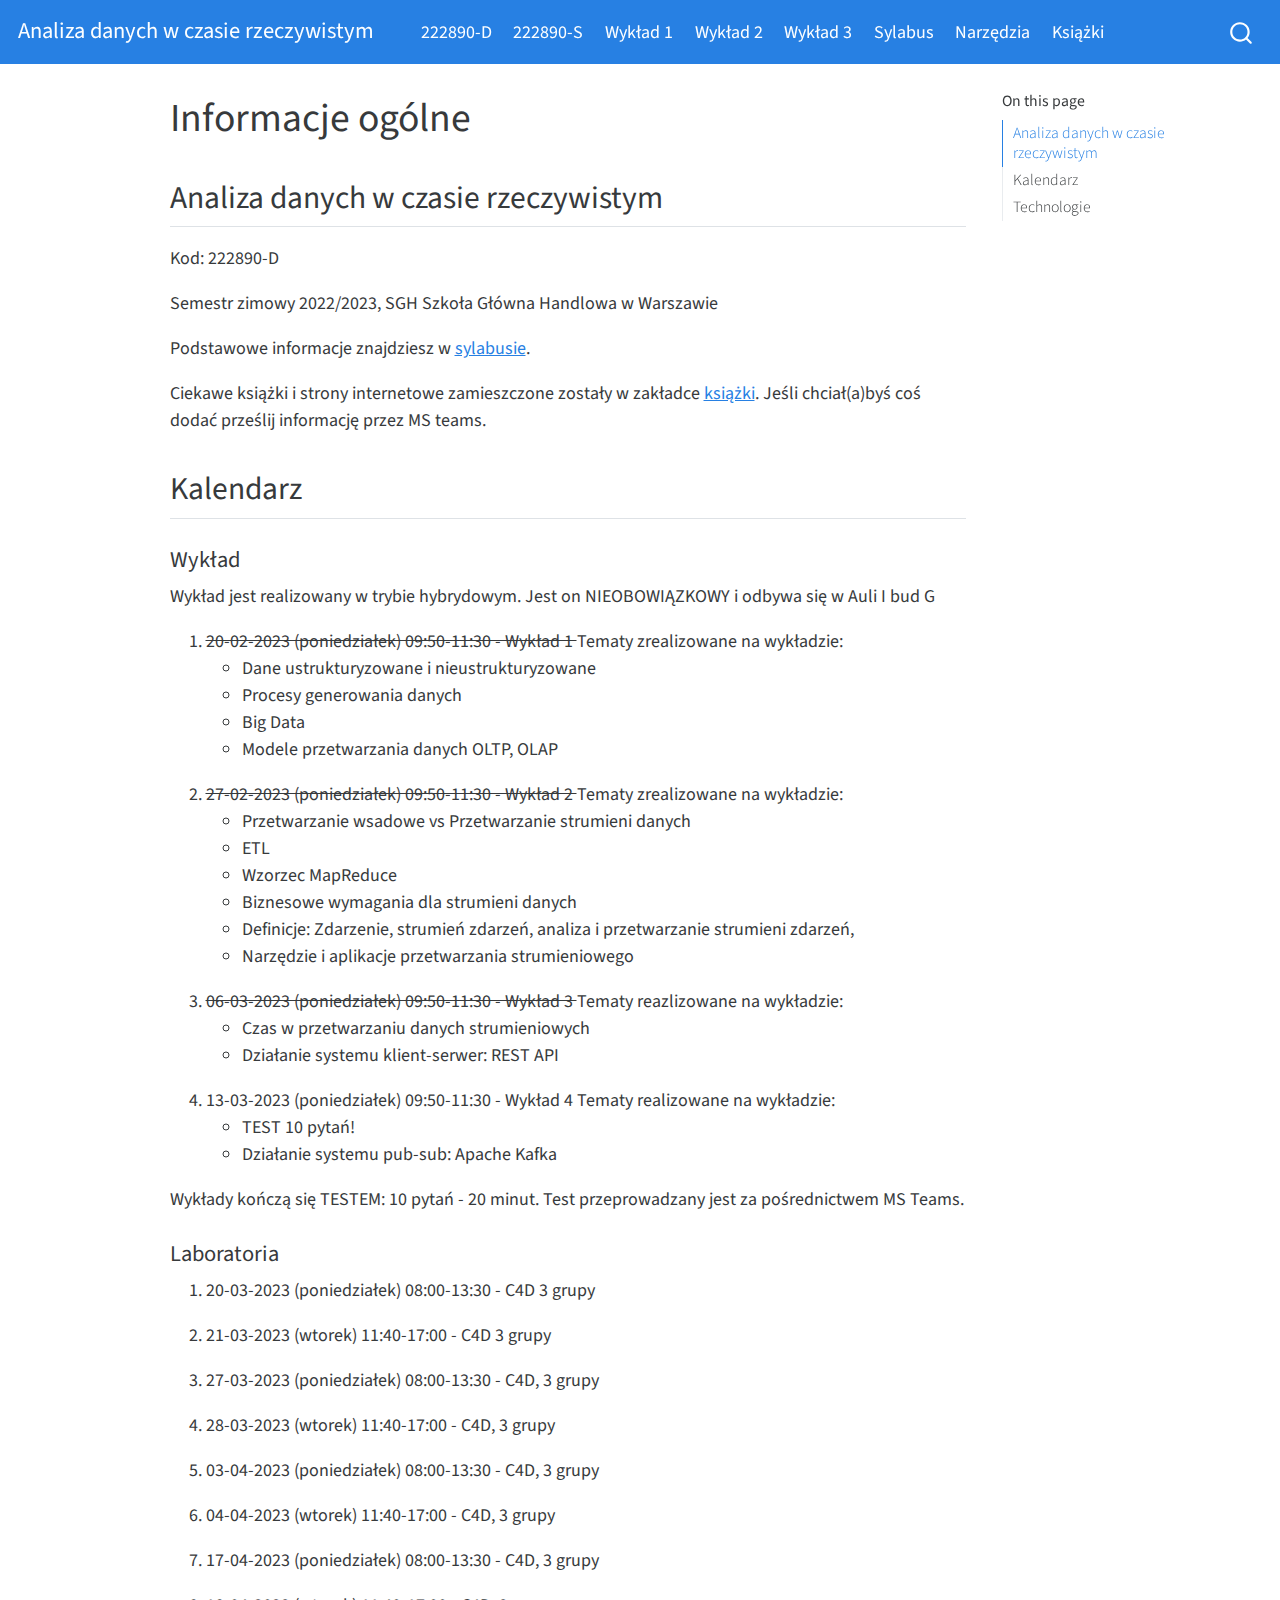
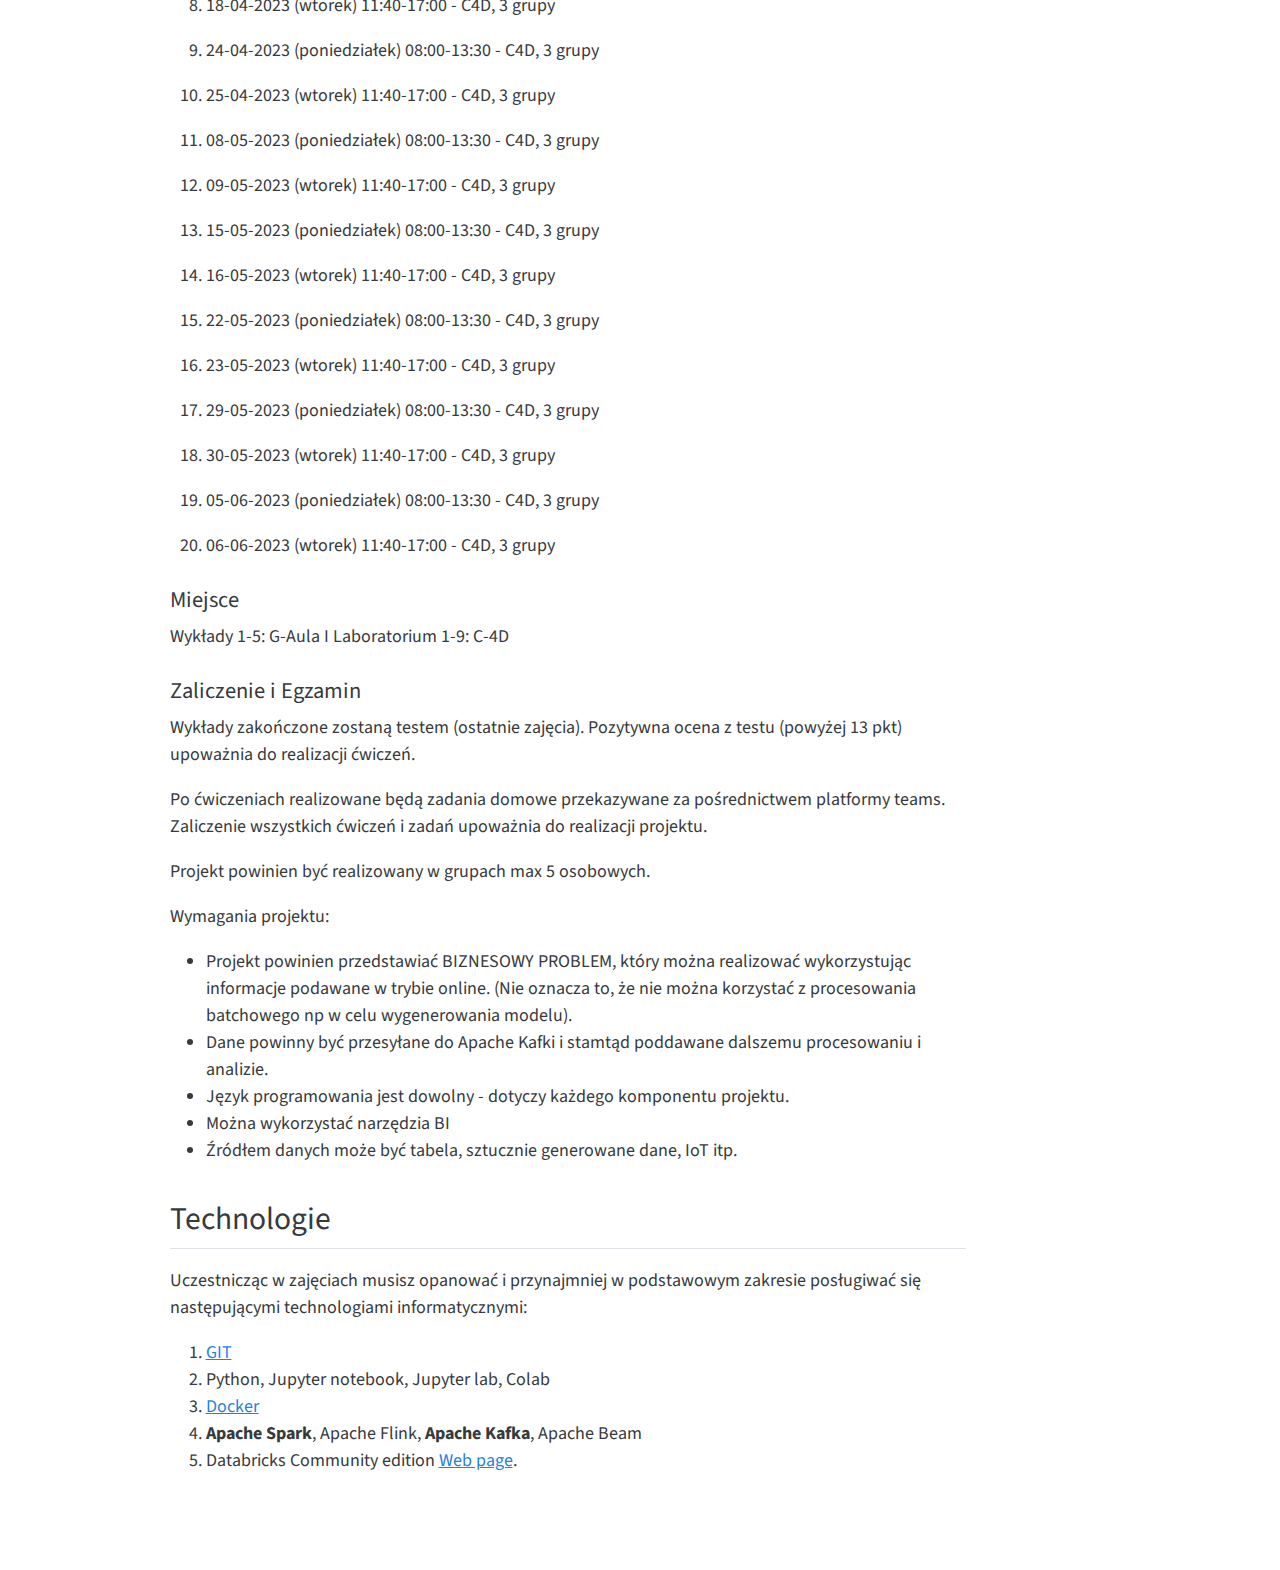
==== docs/index.html @ 9292cfff "lecture3 i 2s" ====
<!DOCTYPE html>
<html xmlns="http://www.w3.org/1999/xhtml" lang="en" xml:lang="en"><head>

<meta charset="utf-8">
<meta name="generator" content="quarto-1.2.335">

<meta name="viewport" content="width=device-width, initial-scale=1.0, user-scalable=yes">


<title>Analiza danych w czasie rzeczywistym - Informacje ogólne</title>
<style>
code{white-space: pre-wrap;}
span.smallcaps{font-variant: small-caps;}
div.columns{display: flex; gap: min(4vw, 1.5em);}
div.column{flex: auto; overflow-x: auto;}
div.hanging-indent{margin-left: 1.5em; text-indent: -1.5em;}
ul.task-list{list-style: none;}
ul.task-list li input[type="checkbox"] {
  width: 0.8em;
  margin: 0 0.8em 0.2em -1.6em;
  vertical-align: middle;
}
</style>


<script src="site_libs/quarto-nav/quarto-nav.js"></script>
<script src="site_libs/quarto-nav/headroom.min.js"></script>
<script src="site_libs/clipboard/clipboard.min.js"></script>
<script src="site_libs/quarto-search/autocomplete.umd.js"></script>
<script src="site_libs/quarto-search/fuse.min.js"></script>
<script src="site_libs/quarto-search/quarto-search.js"></script>
<meta name="quarto:offset" content="./">
<script src="site_libs/quarto-html/quarto.js"></script>
<script src="site_libs/quarto-html/popper.min.js"></script>
<script src="site_libs/quarto-html/tippy.umd.min.js"></script>
<script src="site_libs/quarto-html/anchor.min.js"></script>
<link href="site_libs/quarto-html/tippy.css" rel="stylesheet">
<link href="site_libs/quarto-html/quarto-syntax-highlighting.css" rel="stylesheet" id="quarto-text-highlighting-styles">
<script src="site_libs/bootstrap/bootstrap.min.js"></script>
<link href="site_libs/bootstrap/bootstrap-icons.css" rel="stylesheet">
<link href="site_libs/bootstrap/bootstrap.min.css" rel="stylesheet" id="quarto-bootstrap" data-mode="light">
<script id="quarto-search-options" type="application/json">{
  "location": "navbar",
  "copy-button": false,
  "collapse-after": 3,
  "panel-placement": "end",
  "type": "overlay",
  "limit": 20,
  "language": {
    "search-no-results-text": "No results",
    "search-matching-documents-text": "matching documents",
    "search-copy-link-title": "Copy link to search",
    "search-hide-matches-text": "Hide additional matches",
    "search-more-match-text": "more match in this document",
    "search-more-matches-text": "more matches in this document",
    "search-clear-button-title": "Clear",
    "search-detached-cancel-button-title": "Cancel",
    "search-submit-button-title": "Submit"
  }
}</script>


<link rel="stylesheet" href="style.css">
</head>

<body class="nav-fixed">

<div id="quarto-search-results"></div>
  <header id="quarto-header" class="headroom fixed-top">
    <nav class="navbar navbar-expand-lg navbar-dark ">
      <div class="navbar-container container-fluid">
      <div class="navbar-brand-container">
    <a class="navbar-brand" href="./index.html">
    <span class="navbar-title">Analiza danych w czasie rzeczywistym</span>
    </a>
  </div>
          <button class="navbar-toggler" type="button" data-bs-toggle="collapse" data-bs-target="#navbarCollapse" aria-controls="navbarCollapse" aria-expanded="false" aria-label="Toggle navigation" onclick="if (window.quartoToggleHeadroom) { window.quartoToggleHeadroom(); }">
  <span class="navbar-toggler-icon"></span>
</button>
          <div class="collapse navbar-collapse" id="navbarCollapse">
            <ul class="navbar-nav navbar-nav-scroll me-auto">
  <li class="nav-item">
    <a class="nav-link active" href="./index.html" aria-current="page">
 <span class="menu-text">222890-D</span></a>
  </li>  
  <li class="nav-item">
    <a class="nav-link" href="./indexS.html">
 <span class="menu-text">222890-S</span></a>
  </li>  
  <li class="nav-item">
    <a class="nav-link" href="./wyklad1.html">
 <span class="menu-text">Wykład 1</span></a>
  </li>  
  <li class="nav-item">
    <a class="nav-link" href="./wyklad2.html">
 <span class="menu-text">Wykład 2</span></a>
  </li>  
  <li class="nav-item">
    <a class="nav-link" href="./wyklad3.html">
 <span class="menu-text">Wykład 3</span></a>
  </li>  
  <li class="nav-item">
    <a class="nav-link" href="./sylabus.html">
 <span class="menu-text">Sylabus</span></a>
  </li>  
  <li class="nav-item">
    <a class="nav-link" href="./info.html">
 <span class="menu-text">Narzędzia</span></a>
  </li>  
  <li class="nav-item">
    <a class="nav-link" href="./ksiazki.html">
 <span class="menu-text">Książki</span></a>
  </li>  
</ul>
              <div id="quarto-search" class="" title="Search"></div>
          </div> <!-- /navcollapse -->
      </div> <!-- /container-fluid -->
    </nav>
</header>
<!-- content -->
<div id="quarto-content" class="quarto-container page-columns page-rows-contents page-layout-article page-navbar">
<!-- sidebar -->
<!-- margin-sidebar -->
    <div id="quarto-margin-sidebar" class="sidebar margin-sidebar">
        <nav id="TOC" role="doc-toc" class="toc-active">
    <h2 id="toc-title">On this page</h2>
   
  <ul>
  <li><a href="#analiza-danych-w-czasie-rzeczywistym" id="toc-analiza-danych-w-czasie-rzeczywistym" class="nav-link active" data-scroll-target="#analiza-danych-w-czasie-rzeczywistym">Analiza danych w czasie rzeczywistym</a></li>
  <li><a href="#kalendarz" id="toc-kalendarz" class="nav-link" data-scroll-target="#kalendarz">Kalendarz</a></li>
  <li><a href="#technologie" id="toc-technologie" class="nav-link" data-scroll-target="#technologie">Technologie</a></li>
  </ul>
</nav>
    </div>
<!-- main -->
<main class="content" id="quarto-document-content">

<header id="title-block-header" class="quarto-title-block default">
<div class="quarto-title">
<h1 class="title">Informacje ogólne</h1>
</div>



<div class="quarto-title-meta">

    
  
    
  </div>
  

</header>

<section id="analiza-danych-w-czasie-rzeczywistym" class="level2">
<h2 class="anchored" data-anchor-id="analiza-danych-w-czasie-rzeczywistym">Analiza danych w czasie rzeczywistym</h2>
<p>Kod: 222890-D</p>
<p>Semestr zimowy 2022/2023, SGH Szkoła Główna Handlowa w Warszawie</p>
<p>Podstawowe informacje znajdziesz w <a href="./RTA_2023/sylabus">sylabusie</a>.</p>
<p>Ciekawe książki i strony internetowe zamieszczone zostały w zakładce <a href="./RTA_2023/ksiazki">książki</a>. Jeśli chciał(a)byś coś dodać prześlij informację przez MS teams.</p>
</section>
<section id="kalendarz" class="level2">
<h2 class="anchored" data-anchor-id="kalendarz">Kalendarz</h2>
<section id="wykład" class="level4">
<h4 class="anchored" data-anchor-id="wykład">Wykład</h4>
<p>Wykład jest realizowany w trybie hybrydowym. Jest on NIEOBOWIĄZKOWY i odbywa się w Auli I bud G</p>
<ol type="1">
<li><del>
20-02-2023 (poniedziałek) 09:50-11:30 - Wykład 1
</del>
Tematy zrealizowane na wykładzie:
<ul>
<li>Dane ustrukturyzowane i nieustrukturyzowane</li>
<li>Procesy generowania danych</li>
<li>Big Data</li>
<li>Modele przetwarzania danych OLTP, OLAP</li>
</ul></li>
<li><del>
27-02-2023 (poniedziałek) 09:50-11:30 - Wykład 2
</del>
Tematy zrealizowane na wykładzie:
<ul>
<li>Przetwarzanie wsadowe vs Przetwarzanie strumieni danych</li>
<li>ETL</li>
<li>Wzorzec MapReduce</li>
<li>Biznesowe wymagania dla strumieni danych</li>
<li>Definicje: Zdarzenie, strumień zdarzeń, analiza i przetwarzanie strumieni zdarzeń,</li>
<li>Narzędzie i aplikacje przetwarzania strumieniowego</li>
</ul></li>
<li><del>
06-03-2023 (poniedziałek) 09:50-11:30 - Wykład 3
</del>
Tematy reazlizowane na wykładzie:
<ul>
<li>Czas w przetwarzaniu danych strumieniowych<br>
</li>
<li>Działanie systemu klient-serwer: REST API</li>
</ul></li>
<li>13-03-2023 (poniedziałek) 09:50-11:30 - Wykład 4 Tematy realizowane na wykładzie:
<ul>
<li>TEST 10 pytań!</li>
<li>Działanie systemu pub-sub: Apache Kafka</li>
</ul></li>
</ol>
<p>Wykłady kończą się TESTEM: 10 pytań - 20 minut. Test przeprowadzany jest za pośrednictwem MS Teams.</p>
</section>
<section id="laboratoria" class="level4">
<h4 class="anchored" data-anchor-id="laboratoria">Laboratoria</h4>
<ol type="1">
<li><p>20-03-2023 (poniedziałek) 08:00-13:30 - C4D 3 grupy</p></li>
<li><p>21-03-2023 (wtorek) 11:40-17:00 - C4D 3 grupy</p></li>
<li><p>27-03-2023 (poniedziałek) 08:00-13:30 - C4D, 3 grupy</p></li>
<li><p>28-03-2023 (wtorek) 11:40-17:00 - C4D, 3 grupy</p></li>
<li><p>03-04-2023 (poniedziałek) 08:00-13:30 - C4D, 3 grupy</p></li>
<li><p>04-04-2023 (wtorek) 11:40-17:00 - C4D, 3 grupy</p></li>
<li><p>17-04-2023 (poniedziałek) 08:00-13:30 - C4D, 3 grupy</p></li>
<li><p>18-04-2023 (wtorek) 11:40-17:00 - C4D, 3 grupy</p></li>
<li><p>24-04-2023 (poniedziałek) 08:00-13:30 - C4D, 3 grupy</p></li>
<li><p>25-04-2023 (wtorek) 11:40-17:00 - C4D, 3 grupy</p></li>
<li><p>08-05-2023 (poniedziałek) 08:00-13:30 - C4D, 3 grupy</p></li>
<li><p>09-05-2023 (wtorek) 11:40-17:00 - C4D, 3 grupy</p></li>
<li><p>15-05-2023 (poniedziałek) 08:00-13:30 - C4D, 3 grupy</p></li>
<li><p>16-05-2023 (wtorek) 11:40-17:00 - C4D, 3 grupy</p></li>
<li><p>22-05-2023 (poniedziałek) 08:00-13:30 - C4D, 3 grupy</p></li>
<li><p>23-05-2023 (wtorek) 11:40-17:00 - C4D, 3 grupy</p></li>
<li><p>29-05-2023 (poniedziałek) 08:00-13:30 - C4D, 3 grupy</p></li>
<li><p>30-05-2023 (wtorek) 11:40-17:00 - C4D, 3 grupy</p></li>
<li><p>05-06-2023 (poniedziałek) 08:00-13:30 - C4D, 3 grupy</p></li>
<li><p>06-06-2023 (wtorek) 11:40-17:00 - C4D, 3 grupy</p></li>
</ol>
</section>
<section id="miejsce" class="level4">
<h4 class="anchored" data-anchor-id="miejsce">Miejsce</h4>
<p>Wykłady 1-5: G-Aula I Laboratorium 1-9: C-4D</p>
</section>
<section id="zaliczenie-i-egzamin" class="level4">
<h4 class="anchored" data-anchor-id="zaliczenie-i-egzamin">Zaliczenie i Egzamin</h4>
<p>Wykłady zakończone zostaną testem (ostatnie zajęcia). Pozytywna ocena z testu (powyżej 13 pkt) upoważnia do realizacji ćwiczeń.</p>
<p>Po ćwiczeniach realizowane będą zadania domowe przekazywane za pośrednictwem platformy teams.<br>
Zaliczenie wszystkich ćwiczeń i zadań upoważnia do realizacji projektu.</p>
<p>Projekt powinien być realizowany w grupach max 5 osobowych.</p>
<p>Wymagania projektu:</p>
<ul>
<li>Projekt powinien przedstawiać BIZNESOWY PROBLEM, który można realizować wykorzystując informacje podawane w trybie online. (Nie oznacza to, że nie można korzystać z procesowania batchowego np w celu wygenerowania modelu).</li>
<li>Dane powinny być przesyłane do Apache Kafki i stamtąd poddawane dalszemu procesowaniu i analizie.</li>
<li>Język programowania jest dowolny - dotyczy każdego komponentu projektu.</li>
<li>Można wykorzystać narzędzia BI</li>
<li>Źródłem danych może być tabela, sztucznie generowane dane, IoT itp.</li>
</ul>
</section>
</section>
<section id="technologie" class="level2">
<h2 class="anchored" data-anchor-id="technologie">Technologie</h2>
<p>Uczestnicząc w zajęciach musisz opanować i przynajmniej w podstawowym zakresie posługiwać się następującymi technologiami informatycznymi:</p>
<ol type="1">
<li><a href="https://sebkaz-teaching.github.io/RTA_2023/info/">GIT</a></li>
<li>Python, Jupyter notebook, Jupyter lab, Colab</li>
<li><a href="https://sebkaz-teaching.github.io/RTA_2023/info/">Docker</a></li>
<li><strong>Apache Spark</strong>, Apache Flink, <strong>Apache Kafka</strong>, Apache Beam</li>
<li>Databricks Community edition <a href="https://community.cloud.databricks.com/login.html">Web page</a>.</li>
</ol>


</section>

</main> <!-- /main -->
<script id="quarto-html-after-body" type="application/javascript">
window.document.addEventListener("DOMContentLoaded", function (event) {
  const toggleBodyColorMode = (bsSheetEl) => {
    const mode = bsSheetEl.getAttribute("data-mode");
    const bodyEl = window.document.querySelector("body");
    if (mode === "dark") {
      bodyEl.classList.add("quarto-dark");
      bodyEl.classList.remove("quarto-light");
    } else {
      bodyEl.classList.add("quarto-light");
      bodyEl.classList.remove("quarto-dark");
    }
  }
  const toggleBodyColorPrimary = () => {
    const bsSheetEl = window.document.querySelector("link#quarto-bootstrap");
    if (bsSheetEl) {
      toggleBodyColorMode(bsSheetEl);
    }
  }
  toggleBodyColorPrimary();  
  const icon = "";
  const anchorJS = new window.AnchorJS();
  anchorJS.options = {
    placement: 'right',
    icon: icon
  };
  anchorJS.add('.anchored');
  const clipboard = new window.ClipboardJS('.code-copy-button', {
    target: function(trigger) {
      return trigger.previousElementSibling;
    }
  });
  clipboard.on('success', function(e) {
    // button target
    const button = e.trigger;
    // don't keep focus
    button.blur();
    // flash "checked"
    button.classList.add('code-copy-button-checked');
    var currentTitle = button.getAttribute("title");
    button.setAttribute("title", "Copied!");
    let tooltip;
    if (window.bootstrap) {
      button.setAttribute("data-bs-toggle", "tooltip");
      button.setAttribute("data-bs-placement", "left");
      button.setAttribute("data-bs-title", "Copied!");
      tooltip = new bootstrap.Tooltip(button, 
        { trigger: "manual", 
          customClass: "code-copy-button-tooltip",
          offset: [0, -8]});
      tooltip.show();    
    }
    setTimeout(function() {
      if (tooltip) {
        tooltip.hide();
        button.removeAttribute("data-bs-title");
        button.removeAttribute("data-bs-toggle");
        button.removeAttribute("data-bs-placement");
      }
      button.setAttribute("title", currentTitle);
      button.classList.remove('code-copy-button-checked');
    }, 1000);
    // clear code selection
    e.clearSelection();
  });
  function tippyHover(el, contentFn) {
    const config = {
      allowHTML: true,
      content: contentFn,
      maxWidth: 500,
      delay: 100,
      arrow: false,
      appendTo: function(el) {
          return el.parentElement;
      },
      interactive: true,
      interactiveBorder: 10,
      theme: 'quarto',
      placement: 'bottom-start'
    };
    window.tippy(el, config); 
  }
  const noterefs = window.document.querySelectorAll('a[role="doc-noteref"]');
  for (var i=0; i<noterefs.length; i++) {
    const ref = noterefs[i];
    tippyHover(ref, function() {
      // use id or data attribute instead here
      let href = ref.getAttribute('data-footnote-href') || ref.getAttribute('href');
      try { href = new URL(href).hash; } catch {}
      const id = href.replace(/^#\/?/, "");
      const note = window.document.getElementById(id);
      return note.innerHTML;
    });
  }
  const findCites = (el) => {
    const parentEl = el.parentElement;
    if (parentEl) {
      const cites = parentEl.dataset.cites;
      if (cites) {
        return {
          el,
          cites: cites.split(' ')
        };
      } else {
        return findCites(el.parentElement)
      }
    } else {
      return undefined;
    }
  };
  var bibliorefs = window.document.querySelectorAll('a[role="doc-biblioref"]');
  for (var i=0; i<bibliorefs.length; i++) {
    const ref = bibliorefs[i];
    const citeInfo = findCites(ref);
    if (citeInfo) {
      tippyHover(citeInfo.el, function() {
        var popup = window.document.createElement('div');
        citeInfo.cites.forEach(function(cite) {
          var citeDiv = window.document.createElement('div');
          citeDiv.classList.add('hanging-indent');
          citeDiv.classList.add('csl-entry');
          var biblioDiv = window.document.getElementById('ref-' + cite);
          if (biblioDiv) {
            citeDiv.innerHTML = biblioDiv.innerHTML;
          }
          popup.appendChild(citeDiv);
        });
        return popup.innerHTML;
      });
    }
  }
});
</script>
</div> <!-- /content -->



</body></html>
---- docs/site_libs/quarto-html/tippy.css ----
.tippy-box[data-animation=fade][data-state=hidden]{opacity:0}[data-tippy-root]{max-width:calc(100vw - 10px)}.tippy-box{position:relative;background-color:#333;color:#fff;border-radius:4px;font-size:14px;line-height:1.4;white-space:normal;outline:0;transition-property:transform,visibility,opacity}.tippy-box[data-placement^=top]>.tippy-arrow{bottom:0}.tippy-box[data-placement^=top]>.tippy-arrow:before{bottom:-7px;left:0;border-width:8px 8px 0;border-top-color:initial;transform-origin:center top}.tippy-box[data-placement^=bottom]>.tippy-arrow{top:0}.tippy-box[data-placement^=bottom]>.tippy-arrow:before{top:-7px;left:0;border-width:0 8px 8px;border-bottom-color:initial;transform-origin:center bottom}.tippy-box[data-placement^=left]>.tippy-arrow{right:0}.tippy-box[data-placement^=left]>.tippy-arrow:before{border-width:8px 0 8px 8px;border-left-color:initial;right:-7px;transform-origin:center left}.tippy-box[data-placement^=right]>.tippy-arrow{left:0}.tippy-box[data-placement^=right]>.tippy-arrow:before{left:-7px;border-width:8px 8px 8px 0;border-right-color:initial;transform-origin:center right}.tippy-box[data-inertia][data-state=visible]{transition-timing-function:cubic-bezier(.54,1.5,.38,1.11)}.tippy-arrow{width:16px;height:16px;color:#333}.tippy-arrow:before{content:"";position:absolute;border-color:transparent;border-style:solid}.tippy-content{position:relative;padding:5px 9px;z-index:1}
---- docs/site_libs/quarto-html/quarto-syntax-highlighting.css ----
/* quarto syntax highlight colors */
:root {
  --quarto-hl-ot-color: #003B4F;
  --quarto-hl-at-color: #657422;
  --quarto-hl-ss-color: #20794D;
  --quarto-hl-an-color: #5E5E5E;
  --quarto-hl-fu-color: #4758AB;
  --quarto-hl-st-color: #20794D;
  --quarto-hl-cf-color: #003B4F;
  --quarto-hl-op-color: #5E5E5E;
  --quarto-hl-er-color: #AD0000;
  --quarto-hl-bn-color: #AD0000;
  --quarto-hl-al-color: #AD0000;
  --quarto-hl-va-color: #111111;
  --quarto-hl-bu-color: inherit;
  --quarto-hl-ex-color: inherit;
  --quarto-hl-pp-color: #AD0000;
  --quarto-hl-in-color: #5E5E5E;
  --quarto-hl-vs-color: #20794D;
  --quarto-hl-wa-color: #5E5E5E;
  --quarto-hl-do-color: #5E5E5E;
  --quarto-hl-im-color: #00769E;
  --quarto-hl-ch-color: #20794D;
  --quarto-hl-dt-color: #AD0000;
  --quarto-hl-fl-color: #AD0000;
  --quarto-hl-co-color: #5E5E5E;
  --quarto-hl-cv-color: #5E5E5E;
  --quarto-hl-cn-color: #8f5902;
  --quarto-hl-sc-color: #5E5E5E;
  --quarto-hl-dv-color: #AD0000;
  --quarto-hl-kw-color: #003B4F;
}

/* other quarto variables */
:root {
  --quarto-font-monospace: SFMono-Regular, Menlo, Monaco, Consolas, "Liberation Mono", "Courier New", monospace;
}

pre > code.sourceCode > span {
  color: #003B4F;
}

code span {
  color: #003B4F;
}

code.sourceCode > span {
  color: #003B4F;
}

div.sourceCode,
div.sourceCode pre.sourceCode {
  color: #003B4F;
}

code span.ot {
  color: #003B4F;
}

code span.at {
  color: #657422;
}

code span.ss {
  color: #20794D;
}

code span.an {
  color: #5E5E5E;
}

code span.fu {
  color: #4758AB;
}

code span.st {
  color: #20794D;
}

code span.cf {
  color: #003B4F;
}

code span.op {
  color: #5E5E5E;
}

code span.er {
  color: #AD0000;
}

code span.bn {
  color: #AD0000;
}

code span.al {
  color: #AD0000;
}

code span.va {
  color: #111111;
}

code span.pp {
  color: #AD0000;
}

code span.in {
  color: #5E5E5E;
}

code span.vs {
  color: #20794D;
}

code span.wa {
  color: #5E5E5E;
  font-style: italic;
}

code span.do {
  color: #5E5E5E;
  font-style: italic;
}

code span.im {
  color: #00769E;
}

code span.ch {
  color: #20794D;
}

code span.dt {
  color: #AD0000;
}

code span.fl {
  color: #AD0000;
}

code span.co {
  color: #5E5E5E;
}

code span.cv {
  color: #5E5E5E;
  font-style: italic;
}

code span.cn {
  color: #8f5902;
}

code span.sc {
  color: #5E5E5E;
}

code span.dv {
  color: #AD0000;
}

code span.kw {
  color: #003B4F;
}

.prevent-inlining {
  content: "</";
}

/*# sourceMappingURL=debc5d5d77c3f9108843748ff7464032.css.map */
---- docs/style.css ----
.center{
    margin: 0!important;
    max-width: 60%;
    max-height: 60%;
  }
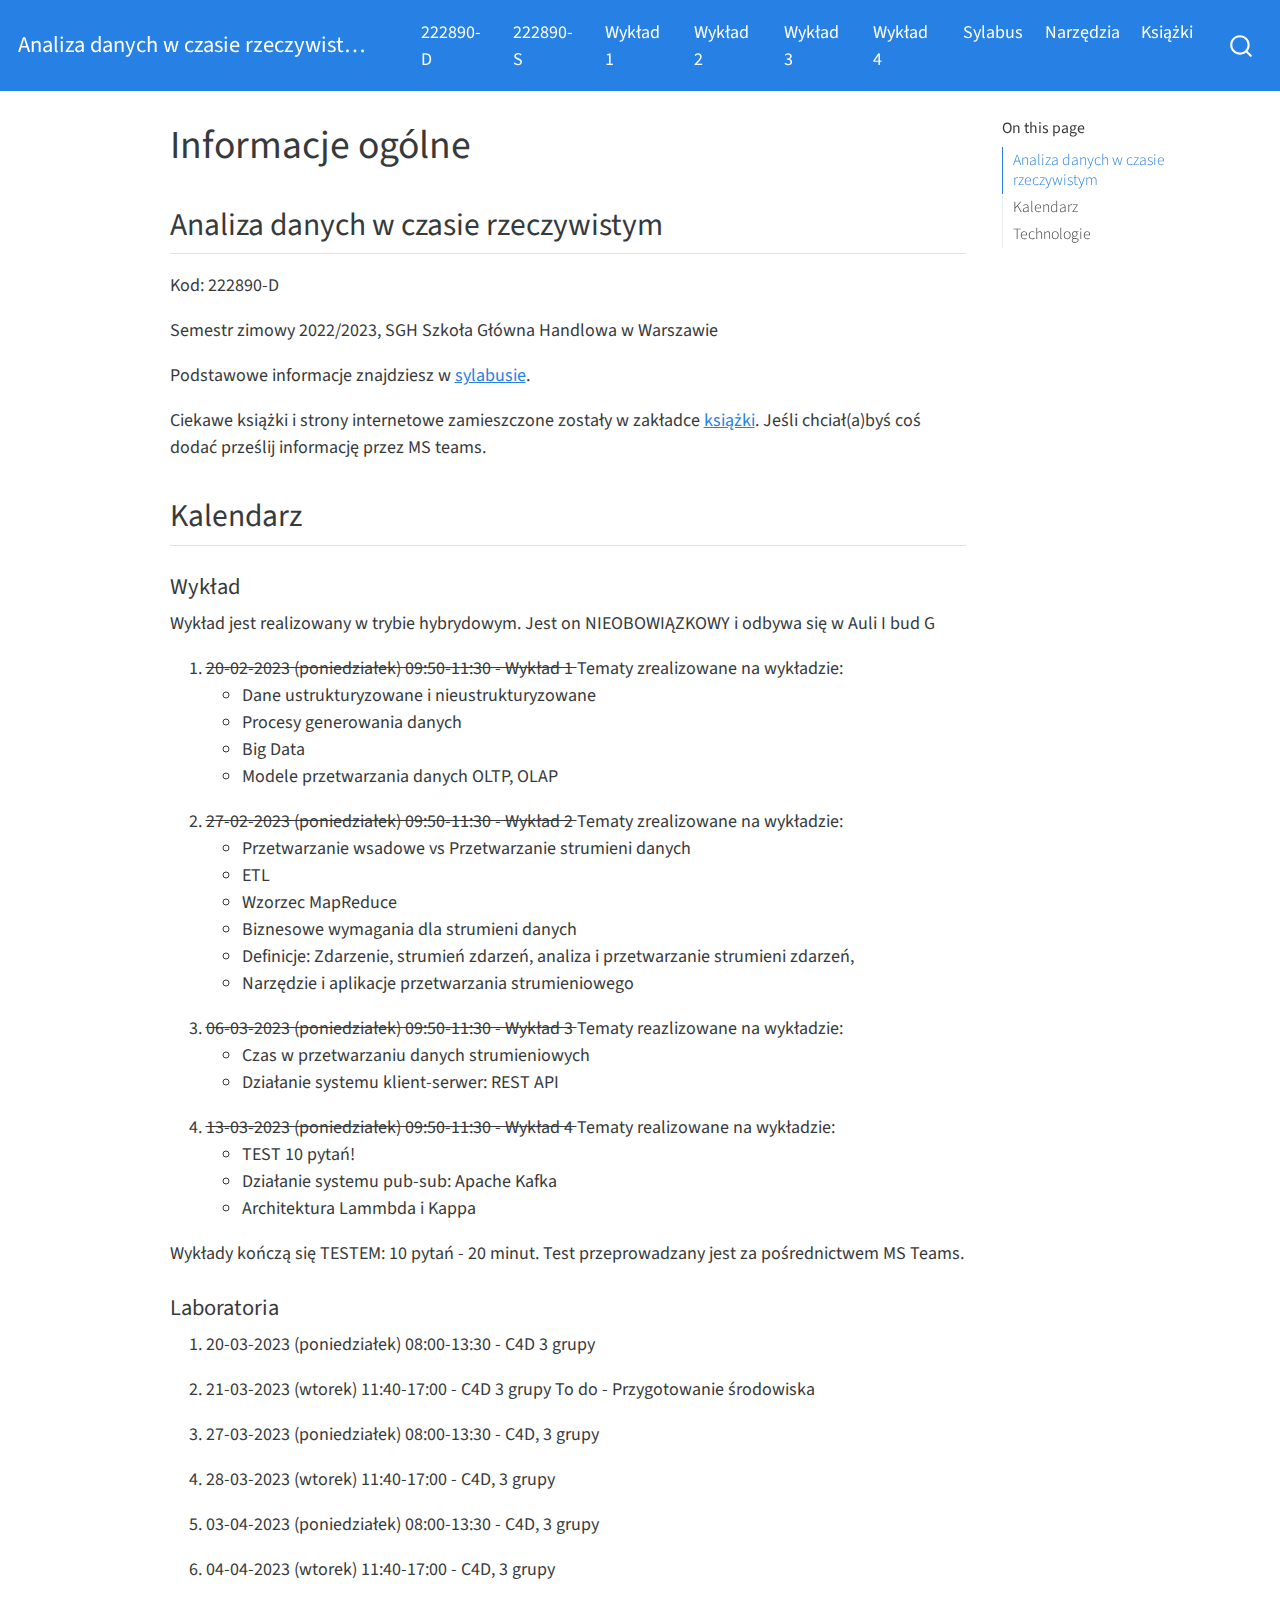
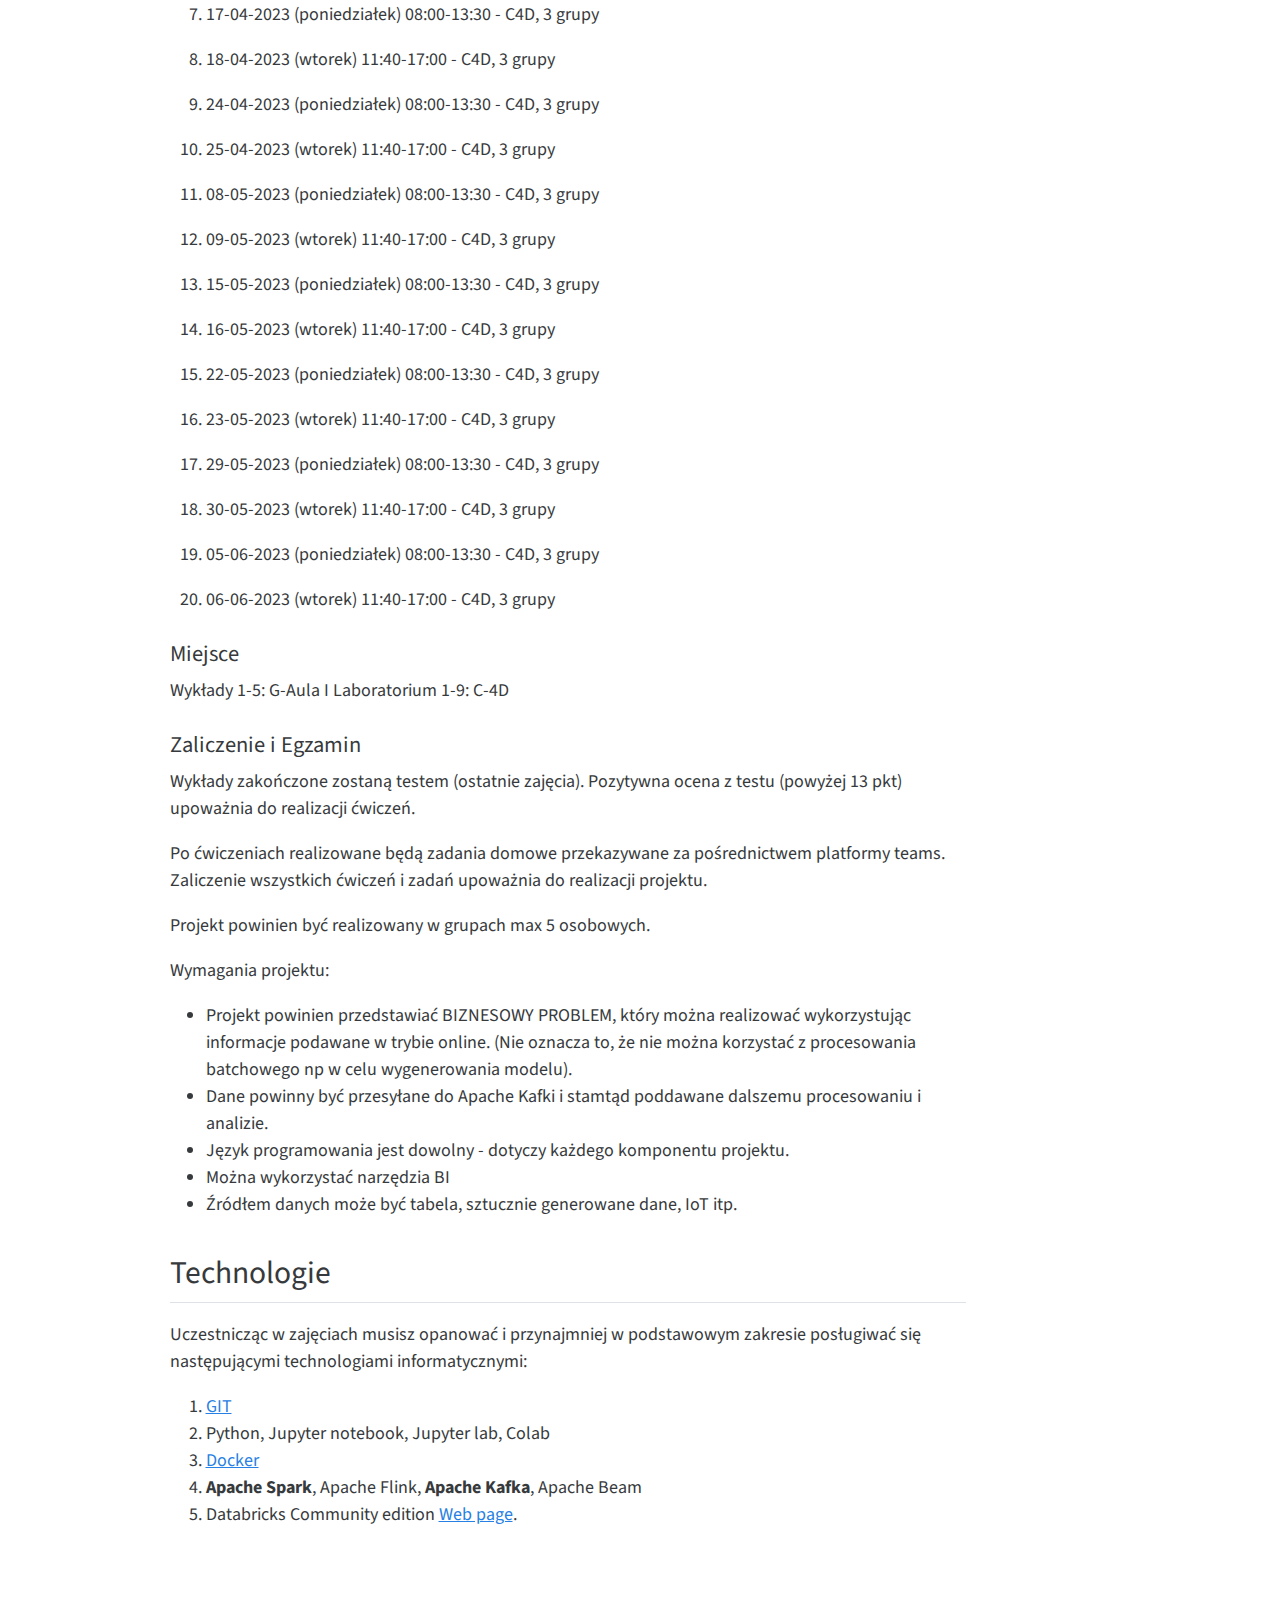
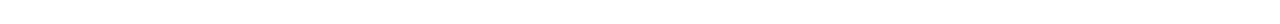
==== commit a612ae2f: "lab1" ====
--- a/docs/index.html
+++ b/docs/index.html
@@ -98,6 +98,10 @@
   <li class="nav-item">
     <a class="nav-link" href="./wyklad3.html">
  <span class="menu-text">Wykład 3</span></a>
+  </li>  
+  <li class="nav-item">
+    <a class="nav-link" href="./wyklad4.html">
+ <span class="menu-text">Wykład 4</span></a>
   </li>  
   <li class="nav-item">
     <a class="nav-link" href="./sylabus.html">
@@ -196,10 +200,14 @@
 </li>
 <li>Działanie systemu klient-serwer: REST API</li>
 </ul></li>
-<li>13-03-2023 (poniedziałek) 09:50-11:30 - Wykład 4 Tematy realizowane na wykładzie:
+<li><del>
+13-03-2023 (poniedziałek) 09:50-11:30 - Wykład 4
+</del>
+Tematy realizowane na wykładzie:
 <ul>
 <li>TEST 10 pytań!</li>
 <li>Działanie systemu pub-sub: Apache Kafka</li>
+<li>Architektura Lammbda i Kappa</li>
 </ul></li>
 </ol>
 <p>Wykłady kończą się TESTEM: 10 pytań - 20 minut. Test przeprowadzany jest za pośrednictwem MS Teams.</p>
@@ -208,7 +216,7 @@
 <h4 class="anchored" data-anchor-id="laboratoria">Laboratoria</h4>
 <ol type="1">
 <li><p>20-03-2023 (poniedziałek) 08:00-13:30 - C4D 3 grupy</p></li>
-<li><p>21-03-2023 (wtorek) 11:40-17:00 - C4D 3 grupy</p></li>
+<li><p>21-03-2023 (wtorek) 11:40-17:00 - C4D 3 grupy To do - Przygotowanie środowiska</p></li>
 <li><p>27-03-2023 (poniedziałek) 08:00-13:30 - C4D, 3 grupy</p></li>
 <li><p>28-03-2023 (wtorek) 11:40-17:00 - C4D, 3 grupy</p></li>
 <li><p>03-04-2023 (poniedziałek) 08:00-13:30 - C4D, 3 grupy</p></li>
@@ -253,9 +261,9 @@
 <h2 class="anchored" data-anchor-id="technologie">Technologie</h2>
 <p>Uczestnicząc w zajęciach musisz opanować i przynajmniej w podstawowym zakresie posługiwać się następującymi technologiami informatycznymi:</p>
 <ol type="1">
-<li><a href="https://sebkaz-teaching.github.io/RTA_2023/info/">GIT</a></li>
+<li><a href="https://sebkaz-teaching.github.io/RTA_2023/info.html#git">GIT</a></li>
 <li>Python, Jupyter notebook, Jupyter lab, Colab</li>
-<li><a href="https://sebkaz-teaching.github.io/RTA_2023/info/">Docker</a></li>
+<li><a href="https://sebkaz-teaching.github.io/RTA_2023/info.html#docker">Docker</a></li>
 <li><strong>Apache Spark</strong>, Apache Flink, <strong>Apache Kafka</strong>, Apache Beam</li>
 <li>Databricks Community edition <a href="https://community.cloud.databricks.com/login.html">Web page</a>.</li>
 </ol>
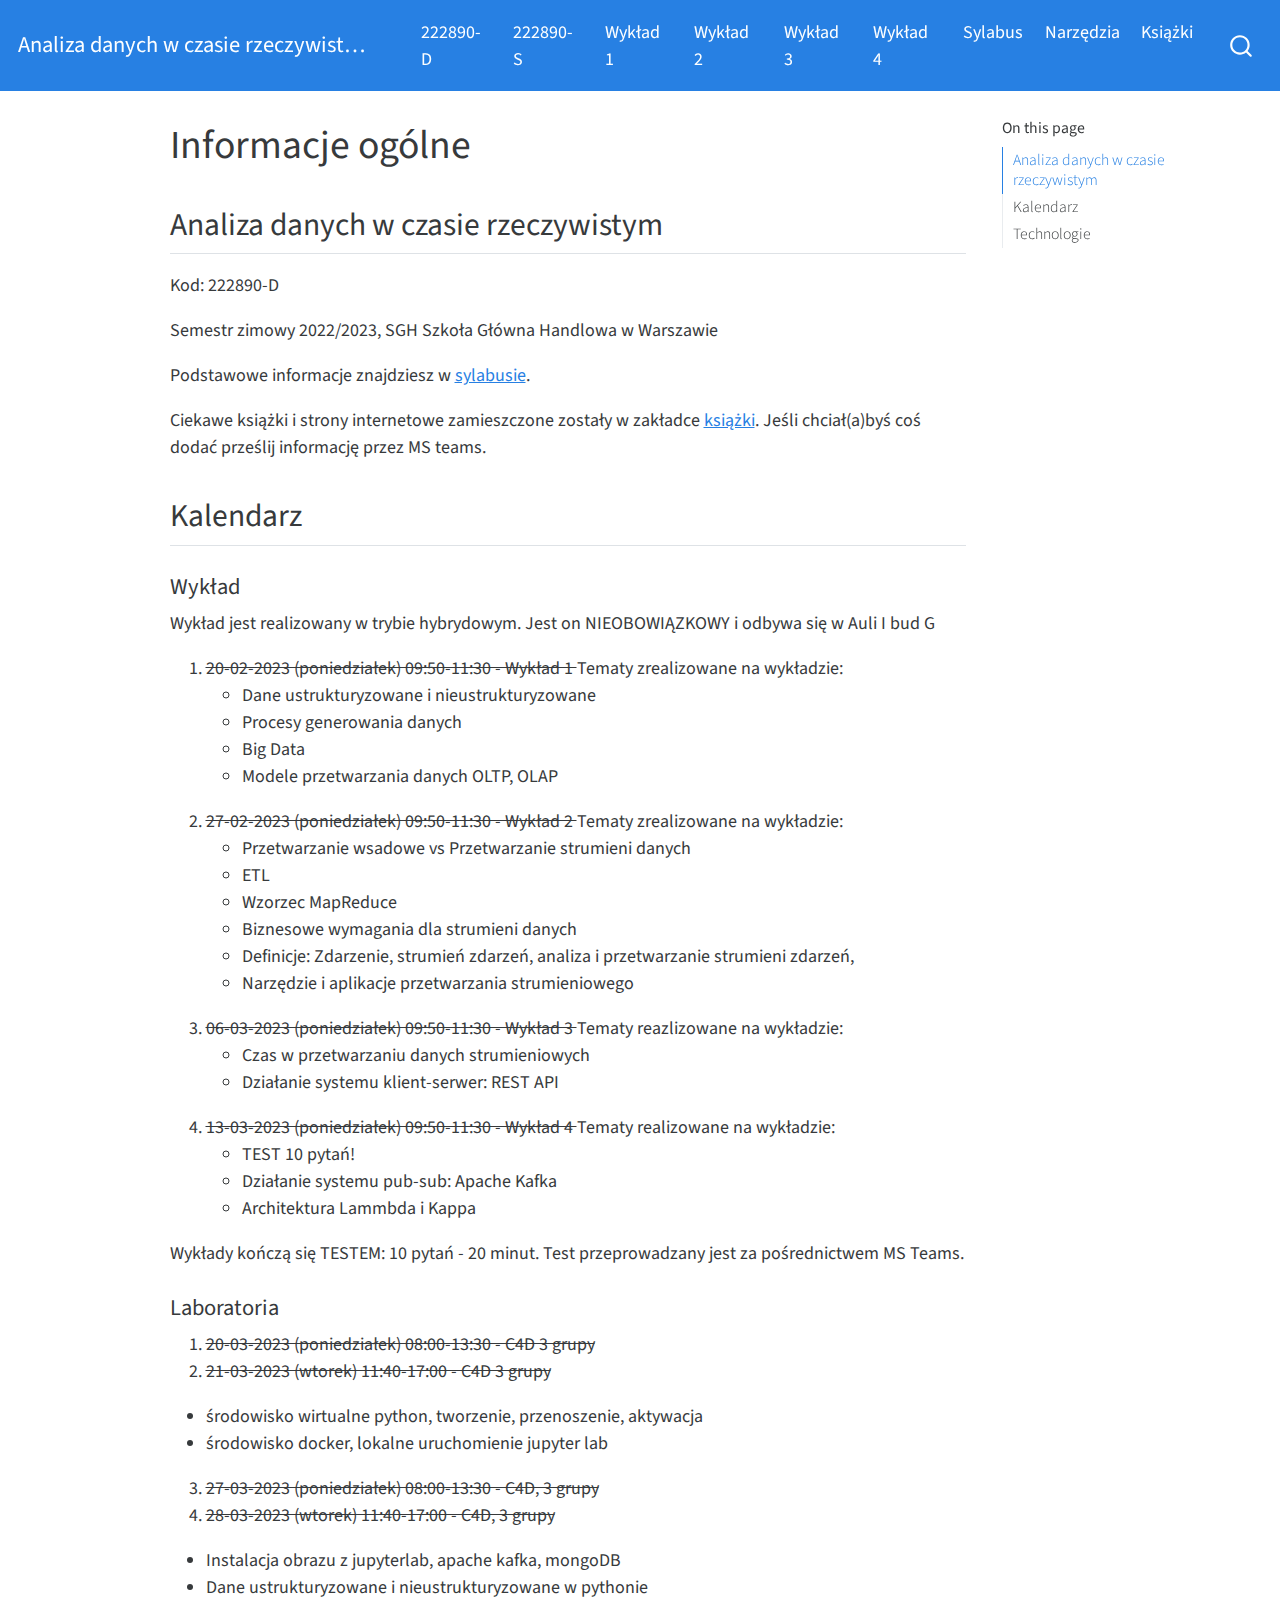
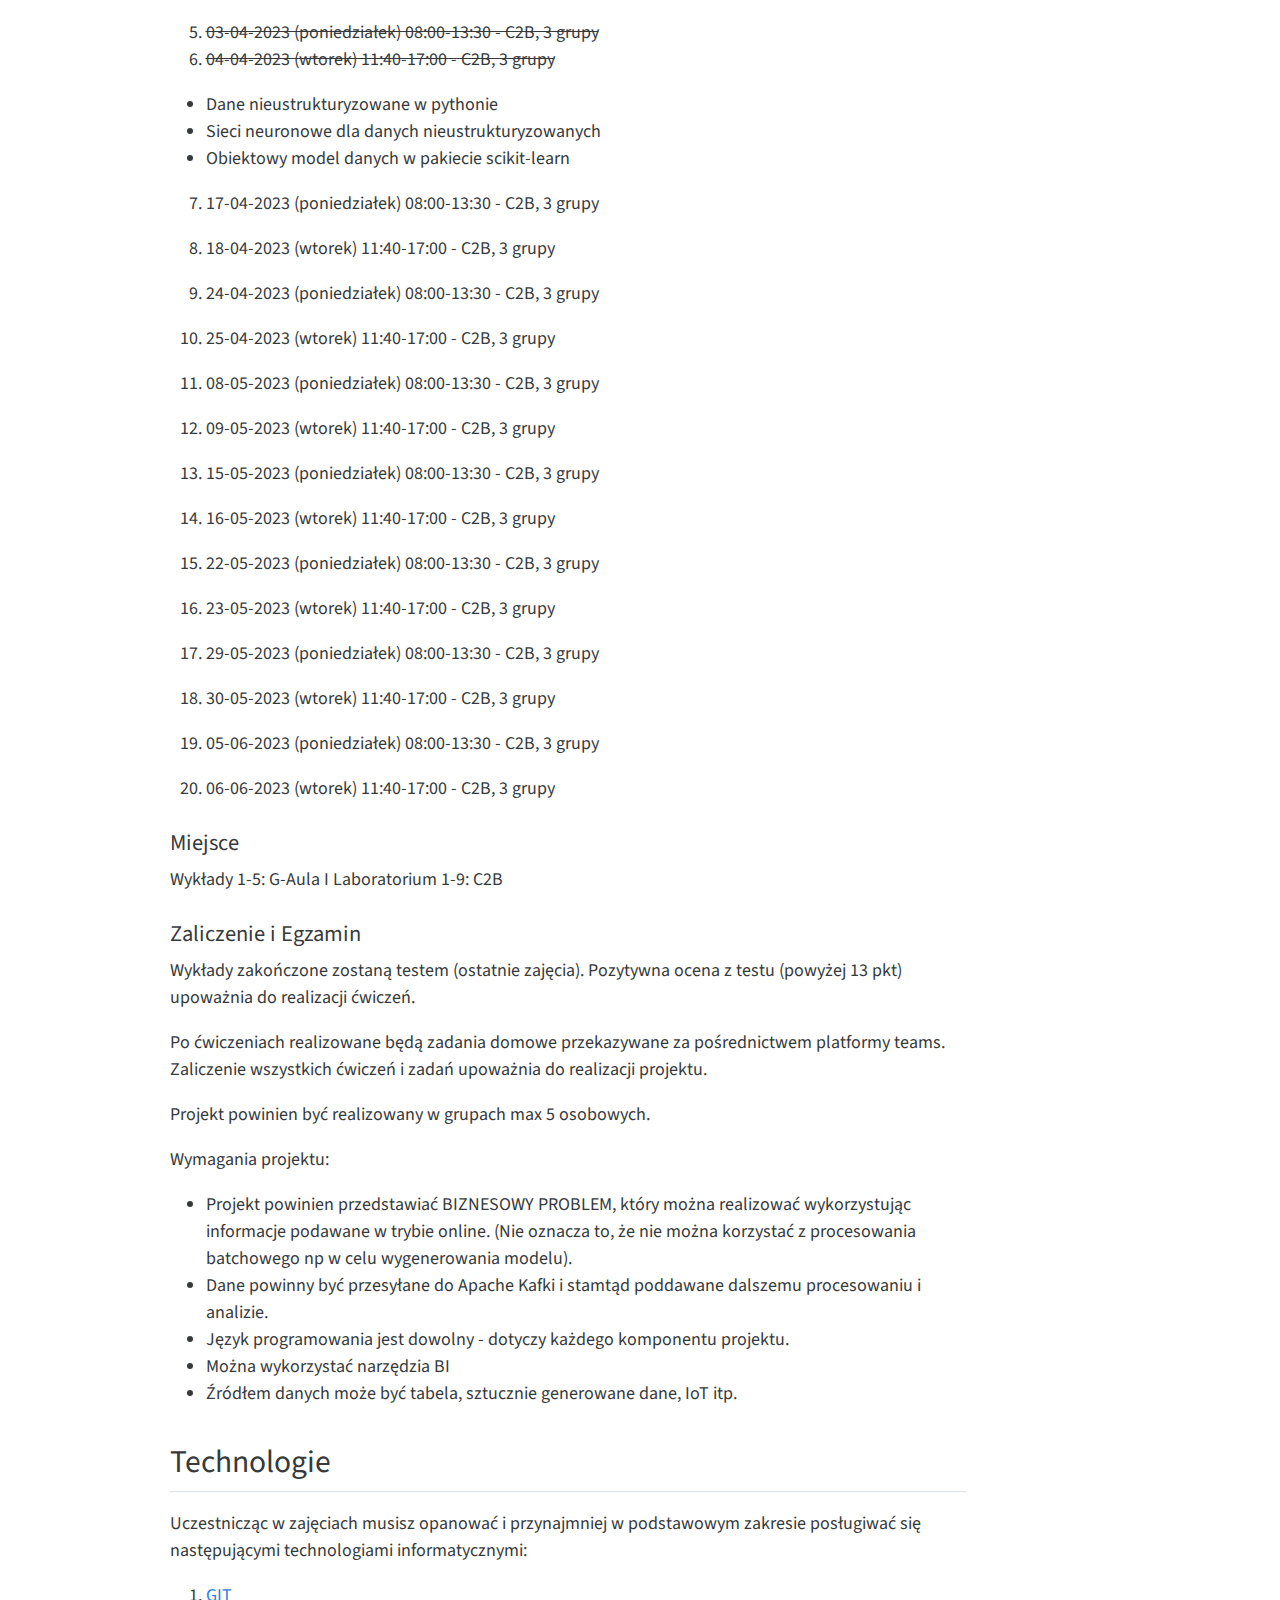
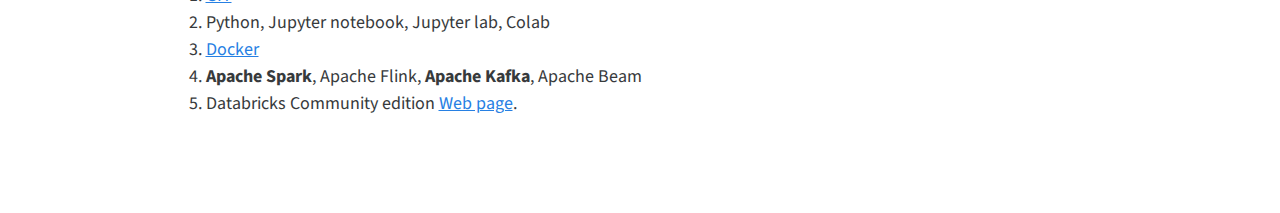
==== commit 957d2f53: "lab3" ====
--- a/docs/index.html
+++ b/docs/index.html
@@ -215,31 +215,62 @@
 <section id="laboratoria" class="level4">
 <h4 class="anchored" data-anchor-id="laboratoria">Laboratoria</h4>
 <ol type="1">
-<li><p>20-03-2023 (poniedziałek) 08:00-13:30 - C4D 3 grupy</p></li>
-<li><p>21-03-2023 (wtorek) 11:40-17:00 - C4D 3 grupy To do - Przygotowanie środowiska</p></li>
-<li><p>27-03-2023 (poniedziałek) 08:00-13:30 - C4D, 3 grupy</p></li>
-<li><p>28-03-2023 (wtorek) 11:40-17:00 - C4D, 3 grupy</p></li>
-<li><p>03-04-2023 (poniedziałek) 08:00-13:30 - C4D, 3 grupy</p></li>
-<li><p>04-04-2023 (wtorek) 11:40-17:00 - C4D, 3 grupy</p></li>
-<li><p>17-04-2023 (poniedziałek) 08:00-13:30 - C4D, 3 grupy</p></li>
-<li><p>18-04-2023 (wtorek) 11:40-17:00 - C4D, 3 grupy</p></li>
-<li><p>24-04-2023 (poniedziałek) 08:00-13:30 - C4D, 3 grupy</p></li>
-<li><p>25-04-2023 (wtorek) 11:40-17:00 - C4D, 3 grupy</p></li>
-<li><p>08-05-2023 (poniedziałek) 08:00-13:30 - C4D, 3 grupy</p></li>
-<li><p>09-05-2023 (wtorek) 11:40-17:00 - C4D, 3 grupy</p></li>
-<li><p>15-05-2023 (poniedziałek) 08:00-13:30 - C4D, 3 grupy</p></li>
-<li><p>16-05-2023 (wtorek) 11:40-17:00 - C4D, 3 grupy</p></li>
-<li><p>22-05-2023 (poniedziałek) 08:00-13:30 - C4D, 3 grupy</p></li>
-<li><p>23-05-2023 (wtorek) 11:40-17:00 - C4D, 3 grupy</p></li>
-<li><p>29-05-2023 (poniedziałek) 08:00-13:30 - C4D, 3 grupy</p></li>
-<li><p>30-05-2023 (wtorek) 11:40-17:00 - C4D, 3 grupy</p></li>
-<li><p>05-06-2023 (poniedziałek) 08:00-13:30 - C4D, 3 grupy</p></li>
-<li><p>06-06-2023 (wtorek) 11:40-17:00 - C4D, 3 grupy</p></li>
+<li><del>
+20-03-2023 (poniedziałek) 08:00-13:30 - C4D 3 grupy
+</del></li>
+<li><del>
+21-03-2023 (wtorek) 11:40-17:00 - C4D 3 grupy
+</del></li>
+</ol>
+<ul>
+<li>środowisko wirtualne python, tworzenie, przenoszenie, aktywacja</li>
+<li>środowisko docker, lokalne uruchomienie jupyter lab</li>
+</ul>
+<ol start="3" type="1">
+<li><del>
+27-03-2023 (poniedziałek) 08:00-13:30 - C4D, 3 grupy
+</del></li>
+<li><del>
+28-03-2023 (wtorek) 11:40-17:00 - C4D, 3 grupy
+</del></li>
+</ol>
+<ul>
+<li>Instalacja obrazu z jupyterlab, apache kafka, mongoDB</li>
+<li>Dane ustrukturyzowane i nieustrukturyzowane w pythonie</li>
+</ul>
+<ol start="5" type="1">
+<li><del>
+03-04-2023 (poniedziałek) 08:00-13:30 - C2B, 3 grupy
+</del></li>
+<li><del>
+04-04-2023 (wtorek) 11:40-17:00 - C2B, 3 grupy
+</del></li>
+</ol>
+<ul>
+<li>Dane nieustrukturyzowane w pythonie</li>
+<li>Sieci neuronowe dla danych nieustrukturyzowanych</li>
+<li>Obiektowy model danych w pakiecie scikit-learn</li>
+</ul>
+<ol start="7" type="1">
+<li><p>17-04-2023 (poniedziałek) 08:00-13:30 - C2B, 3 grupy</p></li>
+<li><p>18-04-2023 (wtorek) 11:40-17:00 - C2B, 3 grupy</p></li>
+<li><p>24-04-2023 (poniedziałek) 08:00-13:30 - C2B, 3 grupy</p></li>
+<li><p>25-04-2023 (wtorek) 11:40-17:00 - C2B, 3 grupy</p></li>
+<li><p>08-05-2023 (poniedziałek) 08:00-13:30 - C2B, 3 grupy</p></li>
+<li><p>09-05-2023 (wtorek) 11:40-17:00 - C2B, 3 grupy</p></li>
+<li><p>15-05-2023 (poniedziałek) 08:00-13:30 - C2B, 3 grupy</p></li>
+<li><p>16-05-2023 (wtorek) 11:40-17:00 - C2B, 3 grupy</p></li>
+<li><p>22-05-2023 (poniedziałek) 08:00-13:30 - C2B, 3 grupy</p></li>
+<li><p>23-05-2023 (wtorek) 11:40-17:00 - C2B, 3 grupy</p></li>
+<li><p>29-05-2023 (poniedziałek) 08:00-13:30 - C2B, 3 grupy</p></li>
+<li><p>30-05-2023 (wtorek) 11:40-17:00 - C2B, 3 grupy</p></li>
+<li><p>05-06-2023 (poniedziałek) 08:00-13:30 - C2B, 3 grupy</p></li>
+<li><p>06-06-2023 (wtorek) 11:40-17:00 - C2B, 3 grupy</p></li>
 </ol>
 </section>
 <section id="miejsce" class="level4">
 <h4 class="anchored" data-anchor-id="miejsce">Miejsce</h4>
-<p>Wykłady 1-5: G-Aula I Laboratorium 1-9: C-4D</p>
+<p>Wykłady 1-5: G-Aula I Laboratorium 1-9: C2B</p>
 </section>
 <section id="zaliczenie-i-egzamin" class="level4">
 <h4 class="anchored" data-anchor-id="zaliczenie-i-egzamin">Zaliczenie i Egzamin</h4>
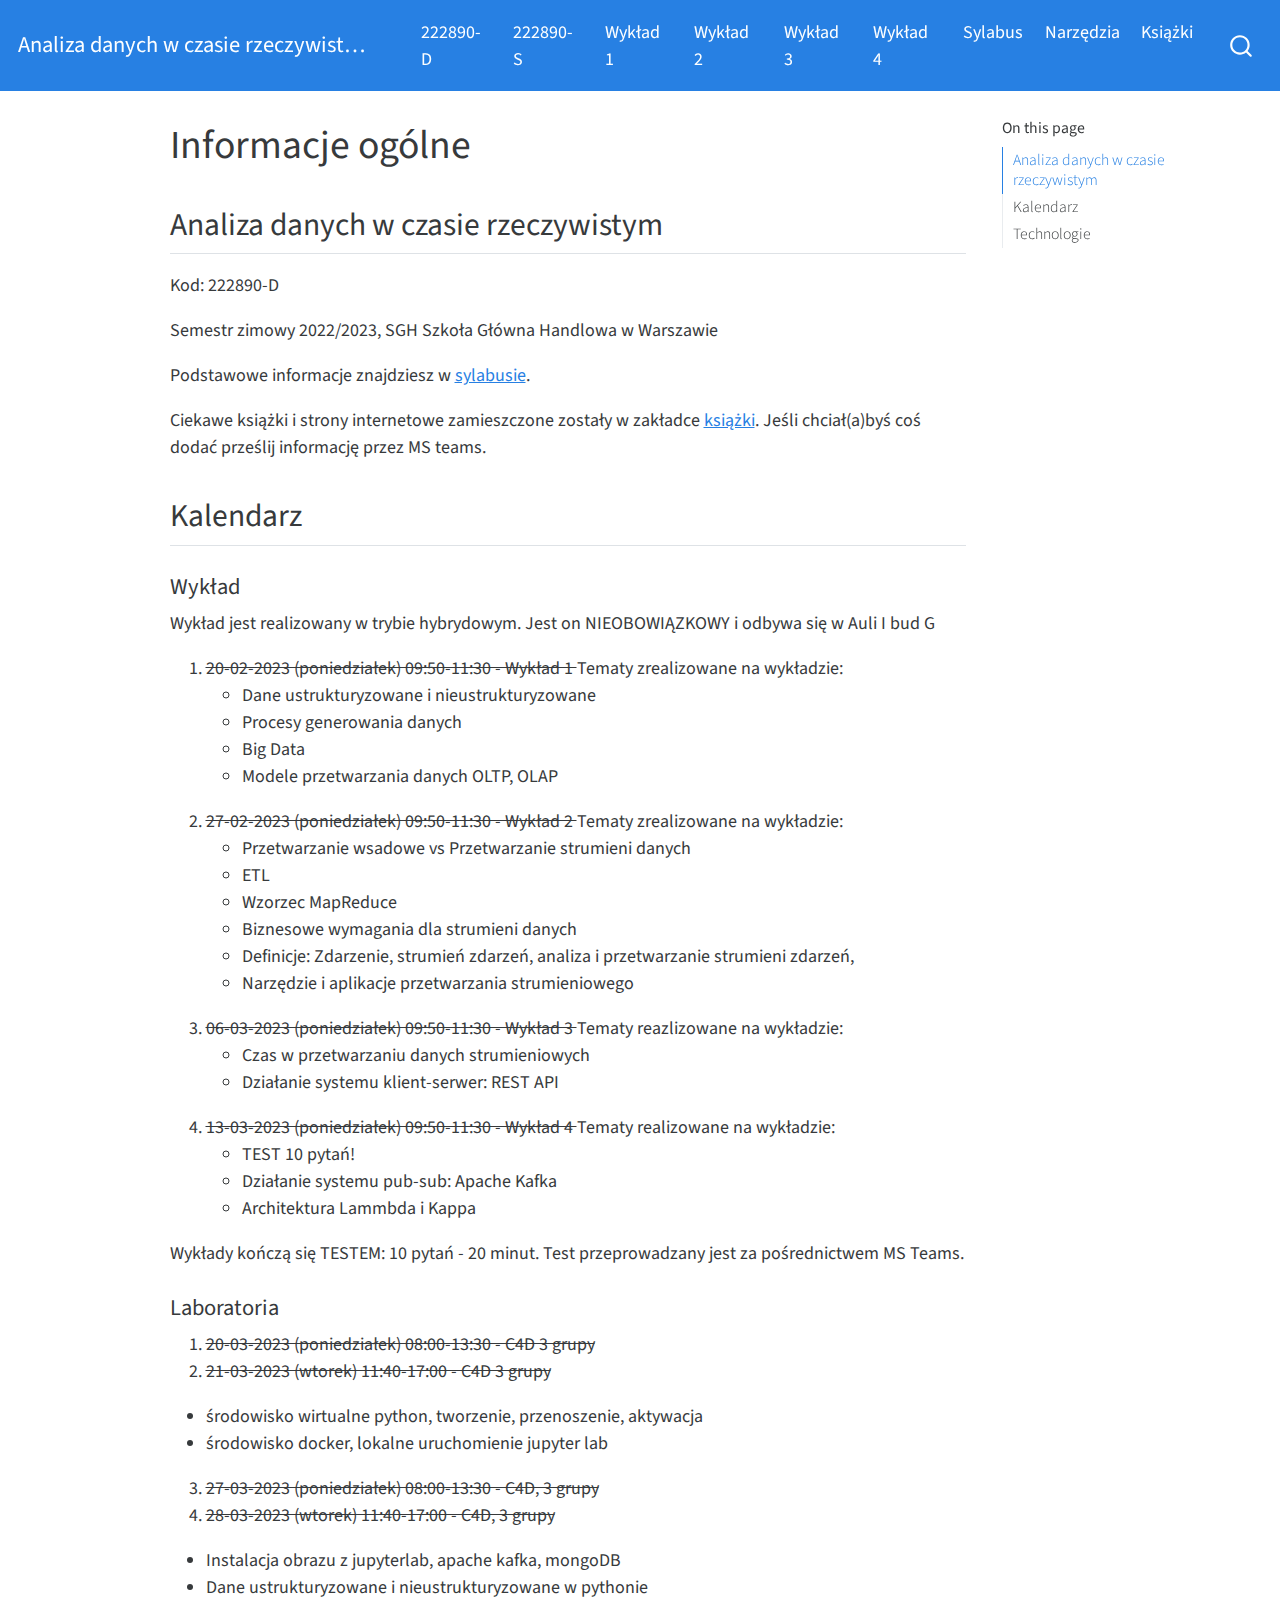
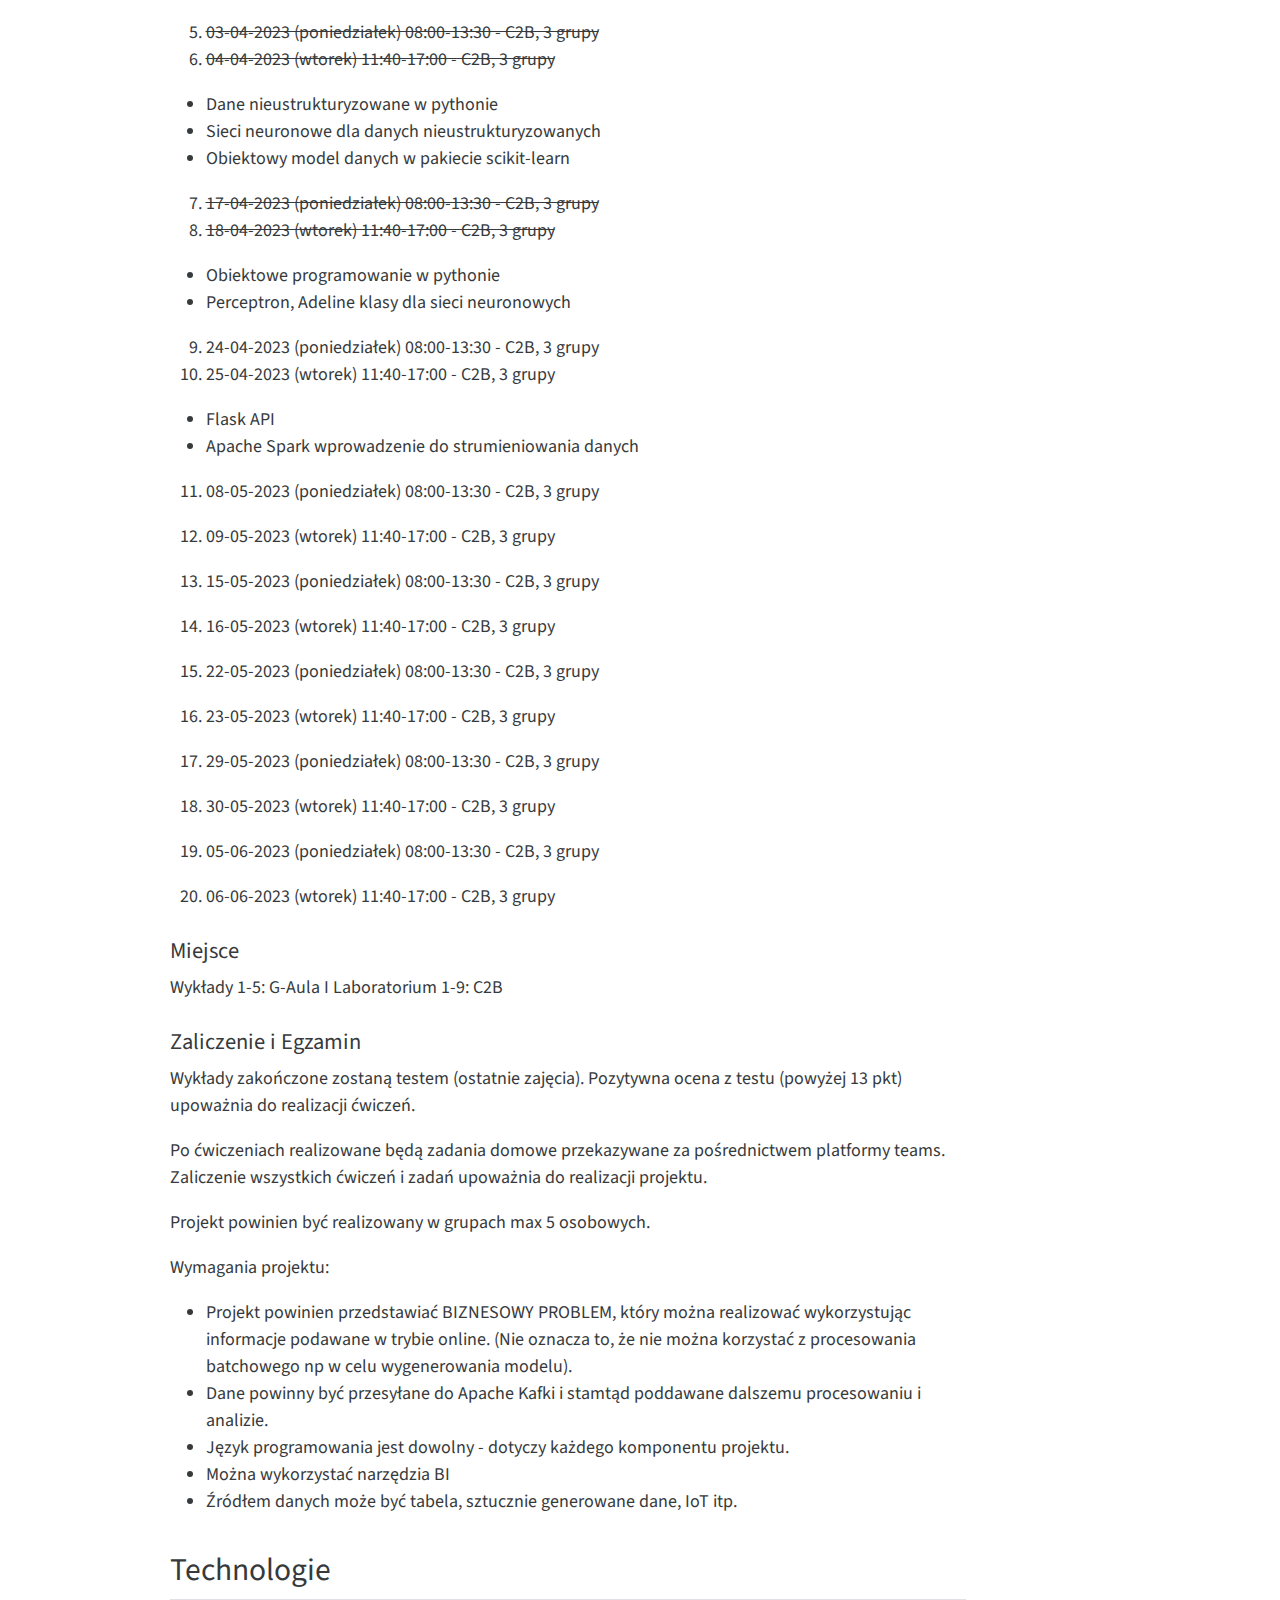
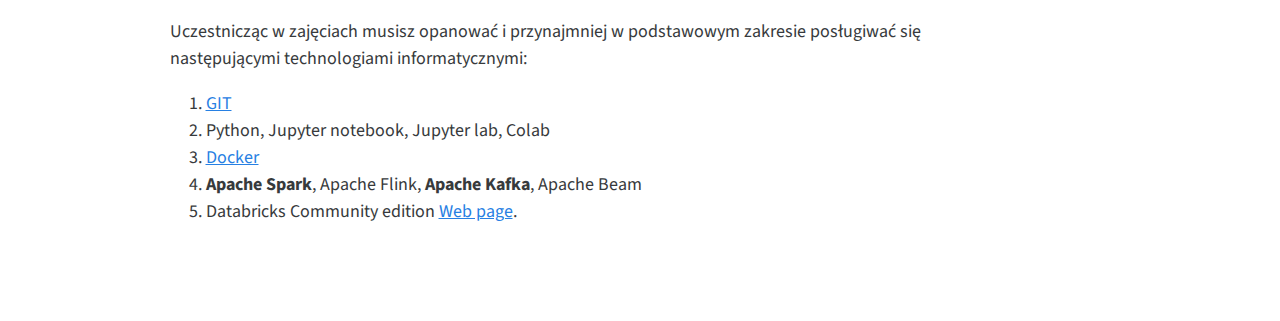
==== commit dbc2e1f1: "lab po 4" ====
--- a/docs/index.html
+++ b/docs/index.html
@@ -2,7 +2,7 @@
 <html xmlns="http://www.w3.org/1999/xhtml" lang="en" xml:lang="en"><head>
 
 <meta charset="utf-8">
-<meta name="generator" content="quarto-1.2.335">
+<meta name="generator" content="quarto-1.2.475">
 
 <meta name="viewport" content="width=device-width, initial-scale=1.0, user-scalable=yes">
 
@@ -252,10 +252,26 @@
 <li>Obiektowy model danych w pakiecie scikit-learn</li>
 </ul>
 <ol start="7" type="1">
-<li><p>17-04-2023 (poniedziałek) 08:00-13:30 - C2B, 3 grupy</p></li>
-<li><p>18-04-2023 (wtorek) 11:40-17:00 - C2B, 3 grupy</p></li>
-<li><p>24-04-2023 (poniedziałek) 08:00-13:30 - C2B, 3 grupy</p></li>
-<li><p>25-04-2023 (wtorek) 11:40-17:00 - C2B, 3 grupy</p></li>
+<li><del>
+17-04-2023 (poniedziałek) 08:00-13:30 - C2B, 3 grupy
+</del></li>
+<li><del>
+18-04-2023 (wtorek) 11:40-17:00 - C2B, 3 grupy
+</del></li>
+</ol>
+<ul>
+<li>Obiektowe programowanie w pythonie</li>
+<li>Perceptron, Adeline klasy dla sieci neuronowych</li>
+</ul>
+<ol start="9" type="1">
+<li>24-04-2023 (poniedziałek) 08:00-13:30 - C2B, 3 grupy</li>
+<li>25-04-2023 (wtorek) 11:40-17:00 - C2B, 3 grupy</li>
+</ol>
+<ul>
+<li>Flask API</li>
+<li>Apache Spark wprowadzenie do strumieniowania danych</li>
+</ul>
+<ol start="11" type="1">
 <li><p>08-05-2023 (poniedziałek) 08:00-13:30 - C2B, 3 grupy</p></li>
 <li><p>09-05-2023 (wtorek) 11:40-17:00 - C2B, 3 grupy</p></li>
 <li><p>15-05-2023 (poniedziałek) 08:00-13:30 - C2B, 3 grupy</p></li>
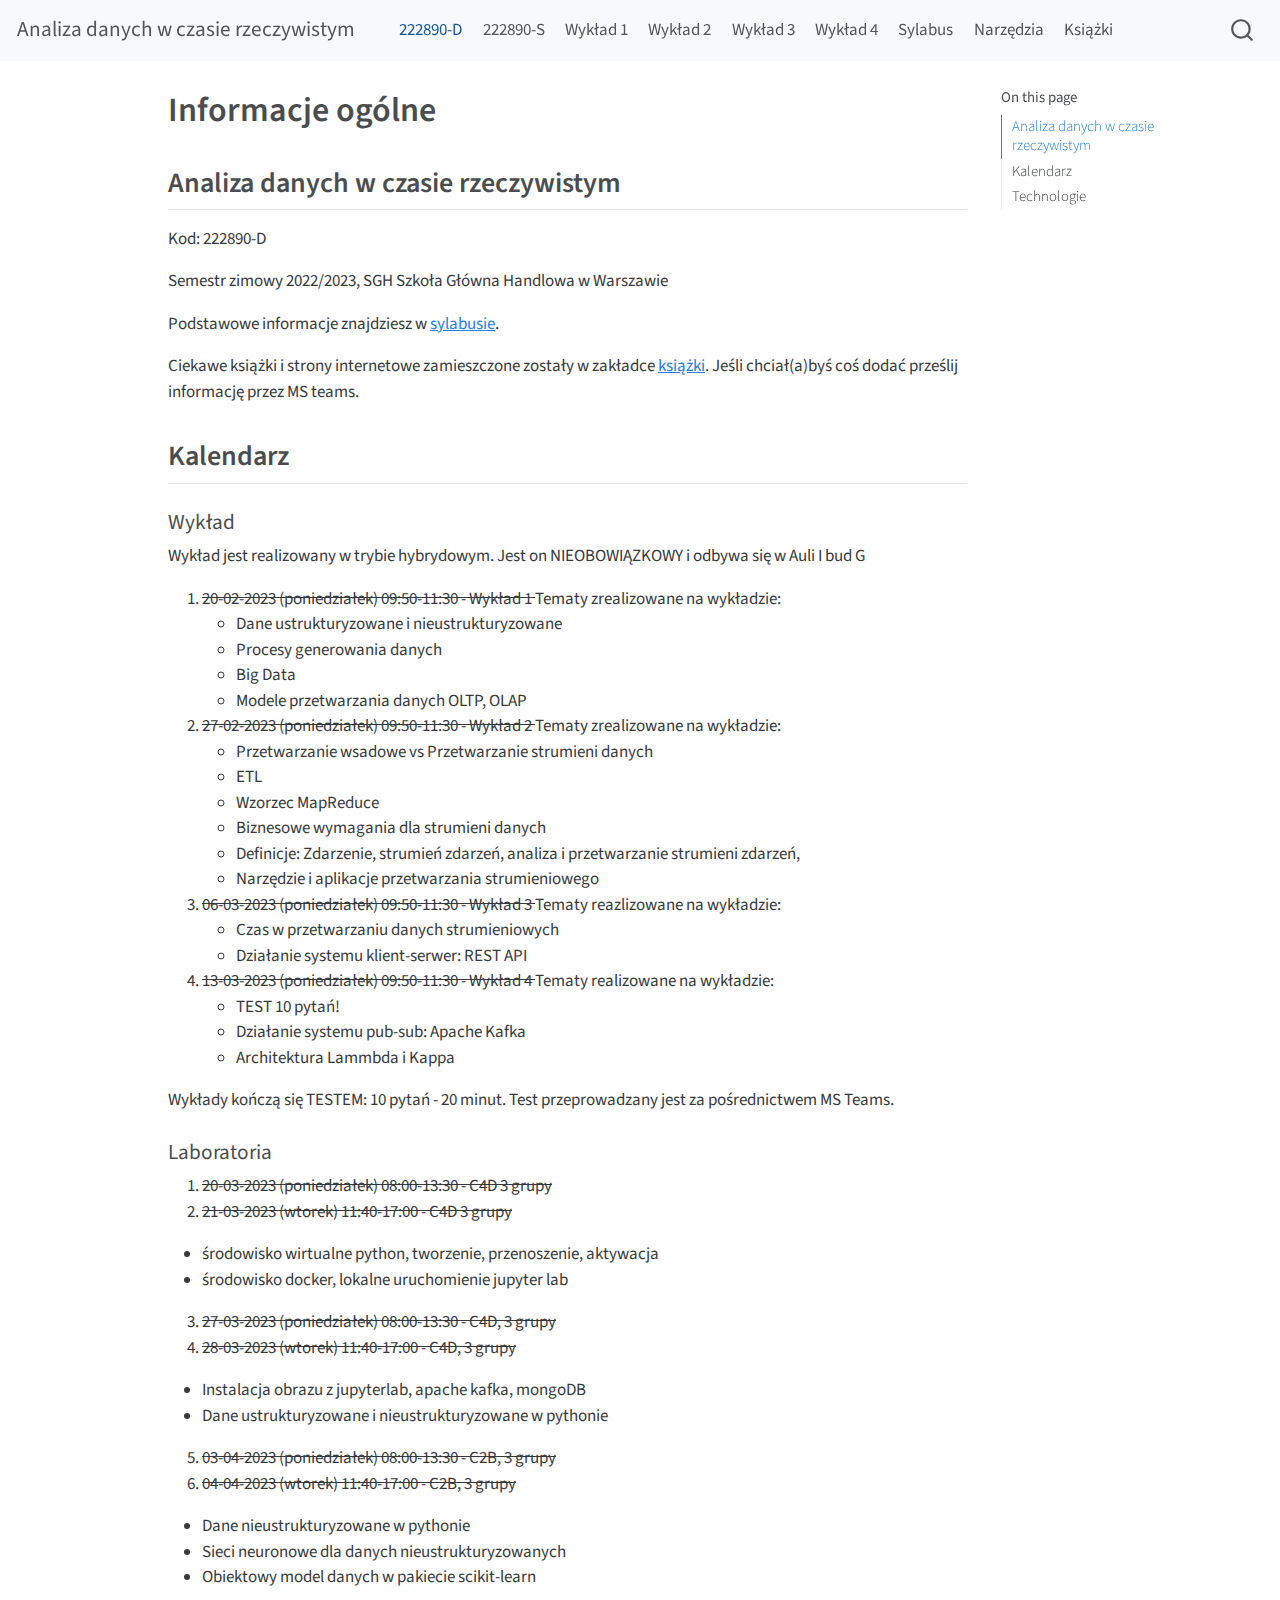
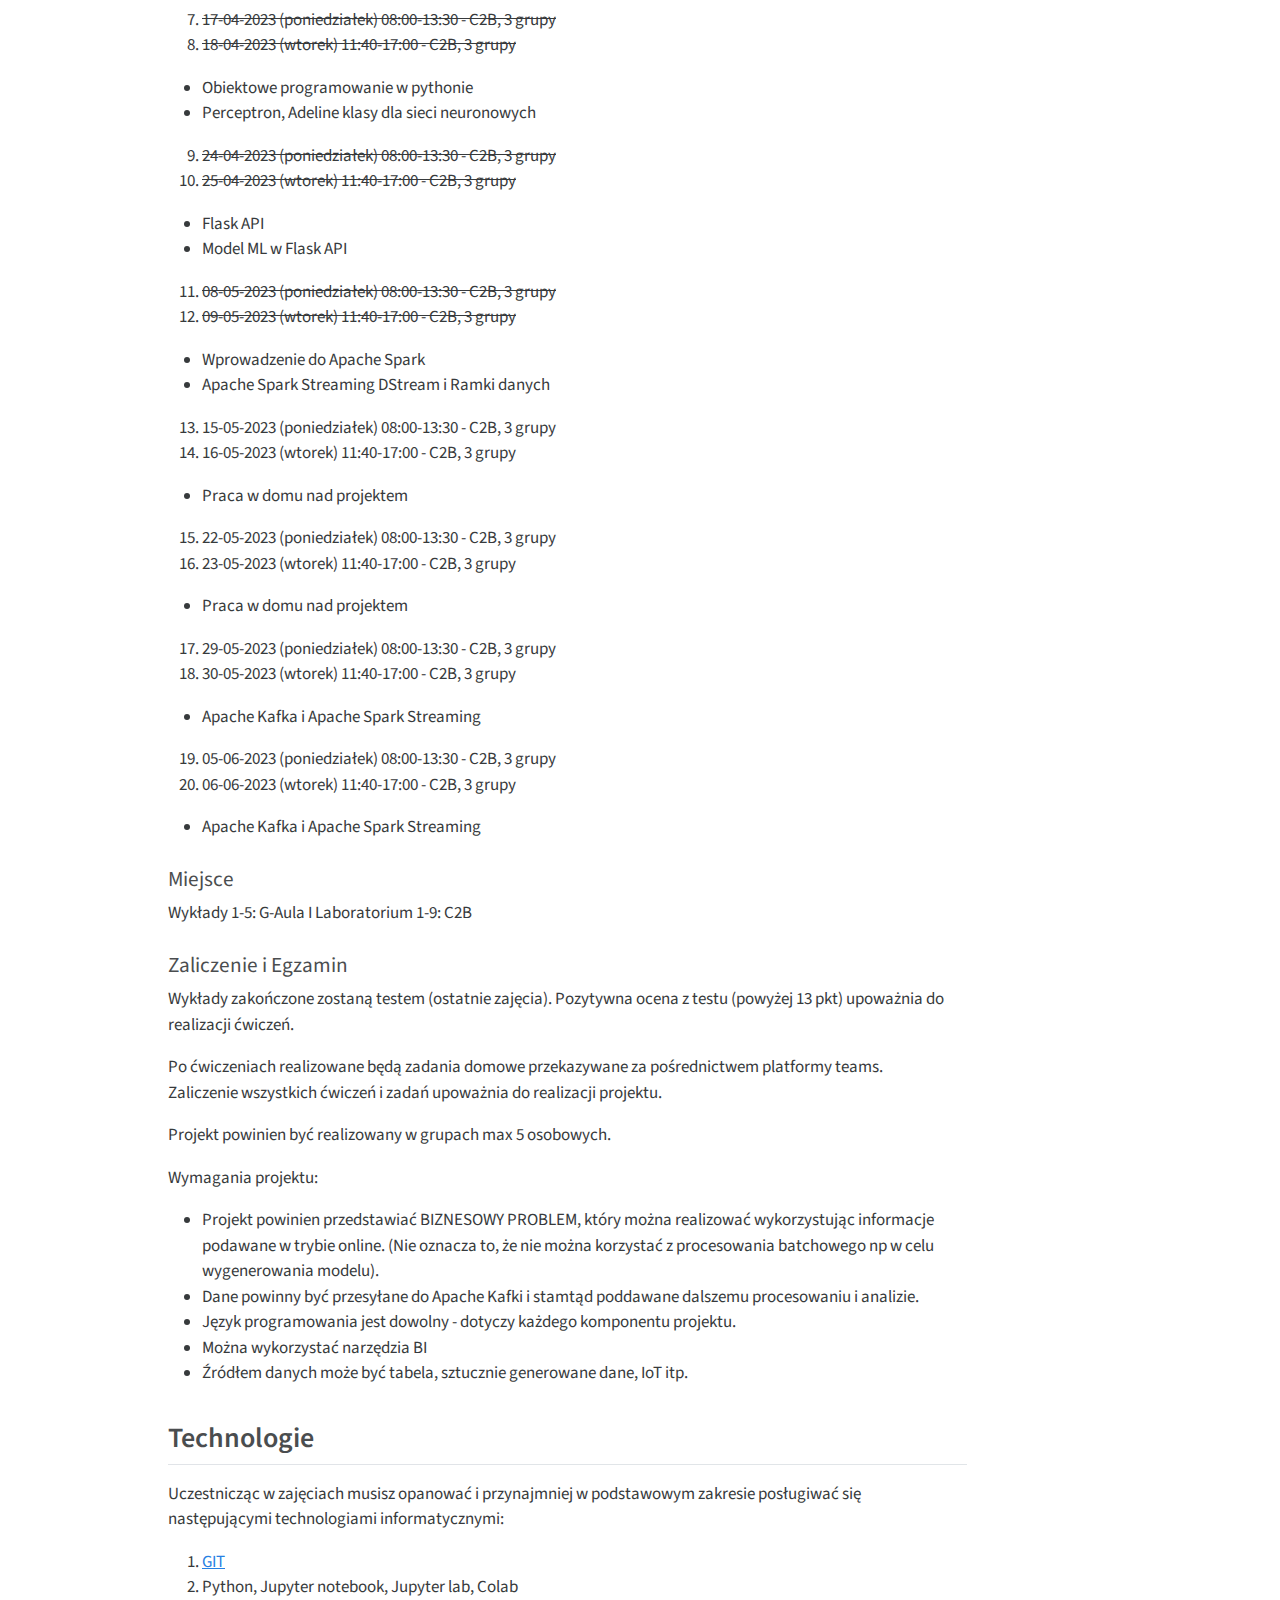
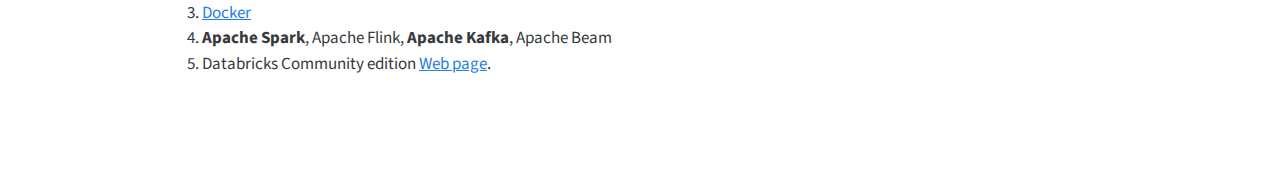
==== commit 829ecf00: "render maj" ====
--- a/docs/index.html
+++ b/docs/index.html
@@ -2,7 +2,7 @@
 <html xmlns="http://www.w3.org/1999/xhtml" lang="en" xml:lang="en"><head>
 
 <meta charset="utf-8">
-<meta name="generator" content="quarto-1.2.475">
+<meta name="generator" content="quarto-1.3.340">
 
 <meta name="viewport" content="width=device-width, initial-scale=1.0, user-scalable=yes">
 
@@ -17,7 +17,7 @@
 ul.task-list{list-style: none;}
 ul.task-list li input[type="checkbox"] {
   width: 0.8em;
-  margin: 0 0.8em 0.2em -1.6em;
+  margin: 0 0.8em 0.2em -1em; /* quarto-specific, see https://github.com/quarto-dev/quarto-cli/issues/4556 */ 
   vertical-align: middle;
 }
 </style>
@@ -74,49 +74,51 @@
     <span class="navbar-title">Analiza danych w czasie rzeczywistym</span>
     </a>
   </div>
+            <div id="quarto-search" class="" title="Search"></div>
           <button class="navbar-toggler" type="button" data-bs-toggle="collapse" data-bs-target="#navbarCollapse" aria-controls="navbarCollapse" aria-expanded="false" aria-label="Toggle navigation" onclick="if (window.quartoToggleHeadroom) { window.quartoToggleHeadroom(); }">
   <span class="navbar-toggler-icon"></span>
 </button>
           <div class="collapse navbar-collapse" id="navbarCollapse">
             <ul class="navbar-nav navbar-nav-scroll me-auto">
   <li class="nav-item">
-    <a class="nav-link active" href="./index.html" aria-current="page">
+    <a class="nav-link active" href="./index.html" rel="" target="" aria-current="page">
  <span class="menu-text">222890-D</span></a>
   </li>  
   <li class="nav-item">
-    <a class="nav-link" href="./indexS.html">
+    <a class="nav-link" href="./indexS.html" rel="" target="">
  <span class="menu-text">222890-S</span></a>
   </li>  
   <li class="nav-item">
-    <a class="nav-link" href="./wyklad1.html">
+    <a class="nav-link" href="./wyklad1.html" rel="" target="">
  <span class="menu-text">Wykład 1</span></a>
   </li>  
   <li class="nav-item">
-    <a class="nav-link" href="./wyklad2.html">
+    <a class="nav-link" href="./wyklad2.html" rel="" target="">
  <span class="menu-text">Wykład 2</span></a>
   </li>  
   <li class="nav-item">
-    <a class="nav-link" href="./wyklad3.html">
+    <a class="nav-link" href="./wyklad3.html" rel="" target="">
  <span class="menu-text">Wykład 3</span></a>
   </li>  
   <li class="nav-item">
-    <a class="nav-link" href="./wyklad4.html">
+    <a class="nav-link" href="./wyklad4.html" rel="" target="">
  <span class="menu-text">Wykład 4</span></a>
   </li>  
   <li class="nav-item">
-    <a class="nav-link" href="./sylabus.html">
+    <a class="nav-link" href="./sylabus.html" rel="" target="">
  <span class="menu-text">Sylabus</span></a>
   </li>  
   <li class="nav-item">
-    <a class="nav-link" href="./info.html">
+    <a class="nav-link" href="./info.html" rel="" target="">
  <span class="menu-text">Narzędzia</span></a>
   </li>  
   <li class="nav-item">
-    <a class="nav-link" href="./ksiazki.html">
+    <a class="nav-link" href="./ksiazki.html" rel="" target="">
  <span class="menu-text">Książki</span></a>
   </li>  
 </ul>
-              <div id="quarto-search" class="" title="Search"></div>
+            <div class="quarto-navbar-tools ms-auto">
+</div>
           </div> <!-- /navcollapse -->
       </div> <!-- /container-fluid -->
     </nav>
@@ -264,25 +266,57 @@
 <li>Perceptron, Adeline klasy dla sieci neuronowych</li>
 </ul>
 <ol start="9" type="1">
-<li>24-04-2023 (poniedziałek) 08:00-13:30 - C2B, 3 grupy</li>
-<li>25-04-2023 (wtorek) 11:40-17:00 - C2B, 3 grupy</li>
+<li><del>
+24-04-2023 (poniedziałek) 08:00-13:30 - C2B, 3 grupy
+</del></li>
+<li><del>
+25-04-2023 (wtorek) 11:40-17:00 - C2B, 3 grupy
+</del></li>
 </ol>
 <ul>
 <li>Flask API</li>
-<li>Apache Spark wprowadzenie do strumieniowania danych</li>
+<li>Model ML w Flask API</li>
 </ul>
 <ol start="11" type="1">
-<li><p>08-05-2023 (poniedziałek) 08:00-13:30 - C2B, 3 grupy</p></li>
-<li><p>09-05-2023 (wtorek) 11:40-17:00 - C2B, 3 grupy</p></li>
-<li><p>15-05-2023 (poniedziałek) 08:00-13:30 - C2B, 3 grupy</p></li>
-<li><p>16-05-2023 (wtorek) 11:40-17:00 - C2B, 3 grupy</p></li>
-<li><p>22-05-2023 (poniedziałek) 08:00-13:30 - C2B, 3 grupy</p></li>
-<li><p>23-05-2023 (wtorek) 11:40-17:00 - C2B, 3 grupy</p></li>
-<li><p>29-05-2023 (poniedziałek) 08:00-13:30 - C2B, 3 grupy</p></li>
-<li><p>30-05-2023 (wtorek) 11:40-17:00 - C2B, 3 grupy</p></li>
-<li><p>05-06-2023 (poniedziałek) 08:00-13:30 - C2B, 3 grupy</p></li>
-<li><p>06-06-2023 (wtorek) 11:40-17:00 - C2B, 3 grupy</p></li>
-</ol>
+<li><del>
+08-05-2023 (poniedziałek) 08:00-13:30 - C2B, 3 grupy
+</del></li>
+<li><del>
+09-05-2023 (wtorek) 11:40-17:00 - C2B, 3 grupy
+</del></li>
+</ol>
+<ul>
+<li>Wprowadzenie do Apache Spark</li>
+<li>Apache Spark Streaming DStream i Ramki danych</li>
+</ul>
+<ol start="13" type="1">
+<li>15-05-2023 (poniedziałek) 08:00-13:30 - C2B, 3 grupy</li>
+<li>16-05-2023 (wtorek) 11:40-17:00 - C2B, 3 grupy</li>
+</ol>
+<ul>
+<li>Praca w domu nad projektem</li>
+</ul>
+<ol start="15" type="1">
+<li>22-05-2023 (poniedziałek) 08:00-13:30 - C2B, 3 grupy</li>
+<li>23-05-2023 (wtorek) 11:40-17:00 - C2B, 3 grupy</li>
+</ol>
+<ul>
+<li>Praca w domu nad projektem</li>
+</ul>
+<ol start="17" type="1">
+<li>29-05-2023 (poniedziałek) 08:00-13:30 - C2B, 3 grupy</li>
+<li>30-05-2023 (wtorek) 11:40-17:00 - C2B, 3 grupy</li>
+</ol>
+<ul>
+<li>Apache Kafka i Apache Spark Streaming</li>
+</ul>
+<ol start="19" type="1">
+<li>05-06-2023 (poniedziałek) 08:00-13:30 - C2B, 3 grupy</li>
+<li>06-06-2023 (wtorek) 11:40-17:00 - C2B, 3 grupy</li>
+</ol>
+<ul>
+<li>Apache Kafka i Apache Spark Streaming</li>
+</ul>
 </section>
 <section id="miejsce" class="level4">
 <h4 class="anchored" data-anchor-id="miejsce">Miejsce</h4>
@@ -346,9 +380,23 @@
     icon: icon
   };
   anchorJS.add('.anchored');
+  const isCodeAnnotation = (el) => {
+    for (const clz of el.classList) {
+      if (clz.startsWith('code-annotation-')) {                     
+        return true;
+      }
+    }
+    return false;
+  }
   const clipboard = new window.ClipboardJS('.code-copy-button', {
-    target: function(trigger) {
-      return trigger.previousElementSibling;
+    text: function(trigger) {
+      const codeEl = trigger.previousElementSibling.cloneNode(true);
+      for (const childEl of codeEl.children) {
+        if (isCodeAnnotation(childEl)) {
+          childEl.remove();
+        }
+      }
+      return codeEl.innerText;
     }
   });
   clipboard.on('success', function(e) {
@@ -413,6 +461,92 @@
       return note.innerHTML;
     });
   }
+      let selectedAnnoteEl;
+      const selectorForAnnotation = ( cell, annotation) => {
+        let cellAttr = 'data-code-cell="' + cell + '"';
+        let lineAttr = 'data-code-annotation="' +  annotation + '"';
+        const selector = 'span[' + cellAttr + '][' + lineAttr + ']';
+        return selector;
+      }
+      const selectCodeLines = (annoteEl) => {
+        const doc = window.document;
+        const targetCell = annoteEl.getAttribute("data-target-cell");
+        const targetAnnotation = annoteEl.getAttribute("data-target-annotation");
+        const annoteSpan = window.document.querySelector(selectorForAnnotation(targetCell, targetAnnotation));
+        const lines = annoteSpan.getAttribute("data-code-lines").split(",");
+        const lineIds = lines.map((line) => {
+          return targetCell + "-" + line;
+        })
+        let top = null;
+        let height = null;
+        let parent = null;
+        if (lineIds.length > 0) {
+            //compute the position of the single el (top and bottom and make a div)
+            const el = window.document.getElementById(lineIds[0]);
+            top = el.offsetTop;
+            height = el.offsetHeight;
+            parent = el.parentElement.parentElement;
+          if (lineIds.length > 1) {
+            const lastEl = window.document.getElementById(lineIds[lineIds.length - 1]);
+            const bottom = lastEl.offsetTop + lastEl.offsetHeight;
+            height = bottom - top;
+          }
+          if (top !== null && height !== null && parent !== null) {
+            // cook up a div (if necessary) and position it 
+            let div = window.document.getElementById("code-annotation-line-highlight");
+            if (div === null) {
+              div = window.document.createElement("div");
+              div.setAttribute("id", "code-annotation-line-highlight");
+              div.style.position = 'absolute';
+              parent.appendChild(div);
+            }
+            div.style.top = top - 2 + "px";
+            div.style.height = height + 4 + "px";
+            let gutterDiv = window.document.getElementById("code-annotation-line-highlight-gutter");
+            if (gutterDiv === null) {
+              gutterDiv = window.document.createElement("div");
+              gutterDiv.setAttribute("id", "code-annotation-line-highlight-gutter");
+              gutterDiv.style.position = 'absolute';
+              const codeCell = window.document.getElementById(targetCell);
+              const gutter = codeCell.querySelector('.code-annotation-gutter');
+              gutter.appendChild(gutterDiv);
+            }
+            gutterDiv.style.top = top - 2 + "px";
+            gutterDiv.style.height = height + 4 + "px";
+          }
+          selectedAnnoteEl = annoteEl;
+        }
+      };
+      const unselectCodeLines = () => {
+        const elementsIds = ["code-annotation-line-highlight", "code-annotation-line-highlight-gutter"];
+        elementsIds.forEach((elId) => {
+          const div = window.document.getElementById(elId);
+          if (div) {
+            div.remove();
+          }
+        });
+        selectedAnnoteEl = undefined;
+      };
+      // Attach click handler to the DT
+      const annoteDls = window.document.querySelectorAll('dt[data-target-cell]');
+      for (const annoteDlNode of annoteDls) {
+        annoteDlNode.addEventListener('click', (event) => {
+          const clickedEl = event.target;
+          if (clickedEl !== selectedAnnoteEl) {
+            unselectCodeLines();
+            const activeEl = window.document.querySelector('dt[data-target-cell].code-annotation-active');
+            if (activeEl) {
+              activeEl.classList.remove('code-annotation-active');
+            }
+            selectCodeLines(clickedEl);
+            clickedEl.classList.add('code-annotation-active');
+          } else {
+            // Unselect the line
+            unselectCodeLines();
+            clickedEl.classList.remove('code-annotation-active');
+          }
+        });
+      }
   const findCites = (el) => {
     const parentEl = el.parentElement;
     if (parentEl) {
--- a/docs/site_libs/quarto-html/quarto-syntax-highlighting.css
+++ b/docs/site_libs/quarto-html/quarto-syntax-highlighting.css
@@ -55,62 +55,85 @@
 
 code span.ot {
   color: #003B4F;
+  font-style: inherit;
 }
 
 code span.at {
   color: #657422;
+  font-style: inherit;
 }
 
 code span.ss {
   color: #20794D;
+  font-style: inherit;
 }
 
 code span.an {
   color: #5E5E5E;
+  font-style: inherit;
 }
 
 code span.fu {
   color: #4758AB;
+  font-style: inherit;
 }
 
 code span.st {
   color: #20794D;
+  font-style: inherit;
 }
 
 code span.cf {
   color: #003B4F;
+  font-style: inherit;
 }
 
 code span.op {
   color: #5E5E5E;
+  font-style: inherit;
 }
 
 code span.er {
   color: #AD0000;
+  font-style: inherit;
 }
 
 code span.bn {
   color: #AD0000;
+  font-style: inherit;
 }
 
 code span.al {
   color: #AD0000;
+  font-style: inherit;
 }
 
 code span.va {
   color: #111111;
+  font-style: inherit;
+}
+
+code span.bu {
+  font-style: inherit;
+}
+
+code span.ex {
+  font-style: inherit;
 }
 
 code span.pp {
   color: #AD0000;
+  font-style: inherit;
 }
 
 code span.in {
   color: #5E5E5E;
+  font-style: inherit;
 }
 
 code span.vs {
   color: #20794D;
+  font-style: inherit;
 }
 
 code span.wa {
@@ -125,22 +148,27 @@
 
 code span.im {
   color: #00769E;
+  font-style: inherit;
 }
 
 code span.ch {
   color: #20794D;
+  font-style: inherit;
 }
 
 code span.dt {
   color: #AD0000;
+  font-style: inherit;
 }
 
 code span.fl {
   color: #AD0000;
+  font-style: inherit;
 }
 
 code span.co {
   color: #5E5E5E;
+  font-style: inherit;
 }
 
 code span.cv {
@@ -150,18 +178,22 @@
 
 code span.cn {
   color: #8f5902;
+  font-style: inherit;
 }
 
 code span.sc {
   color: #5E5E5E;
+  font-style: inherit;
 }
 
 code span.dv {
   color: #AD0000;
+  font-style: inherit;
 }
 
 code span.kw {
   color: #003B4F;
+  font-style: inherit;
 }
 
 .prevent-inlining {
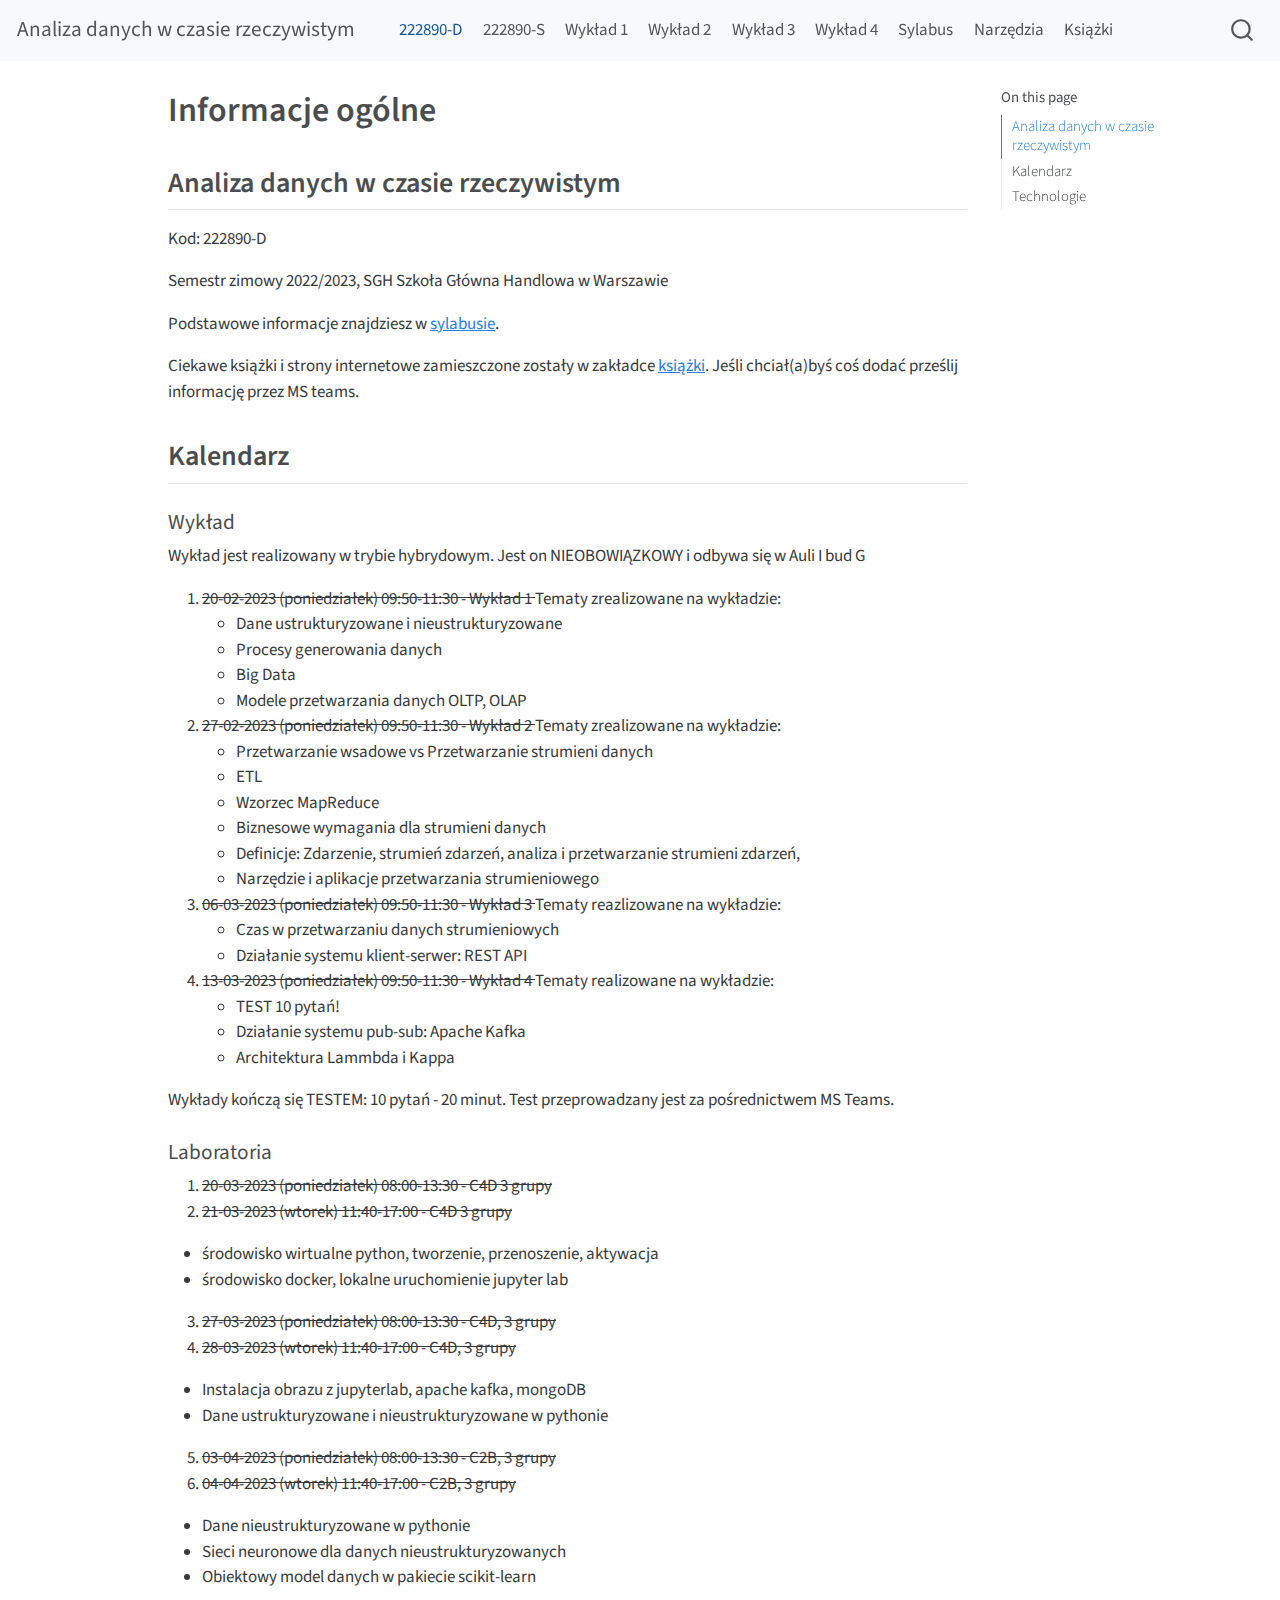
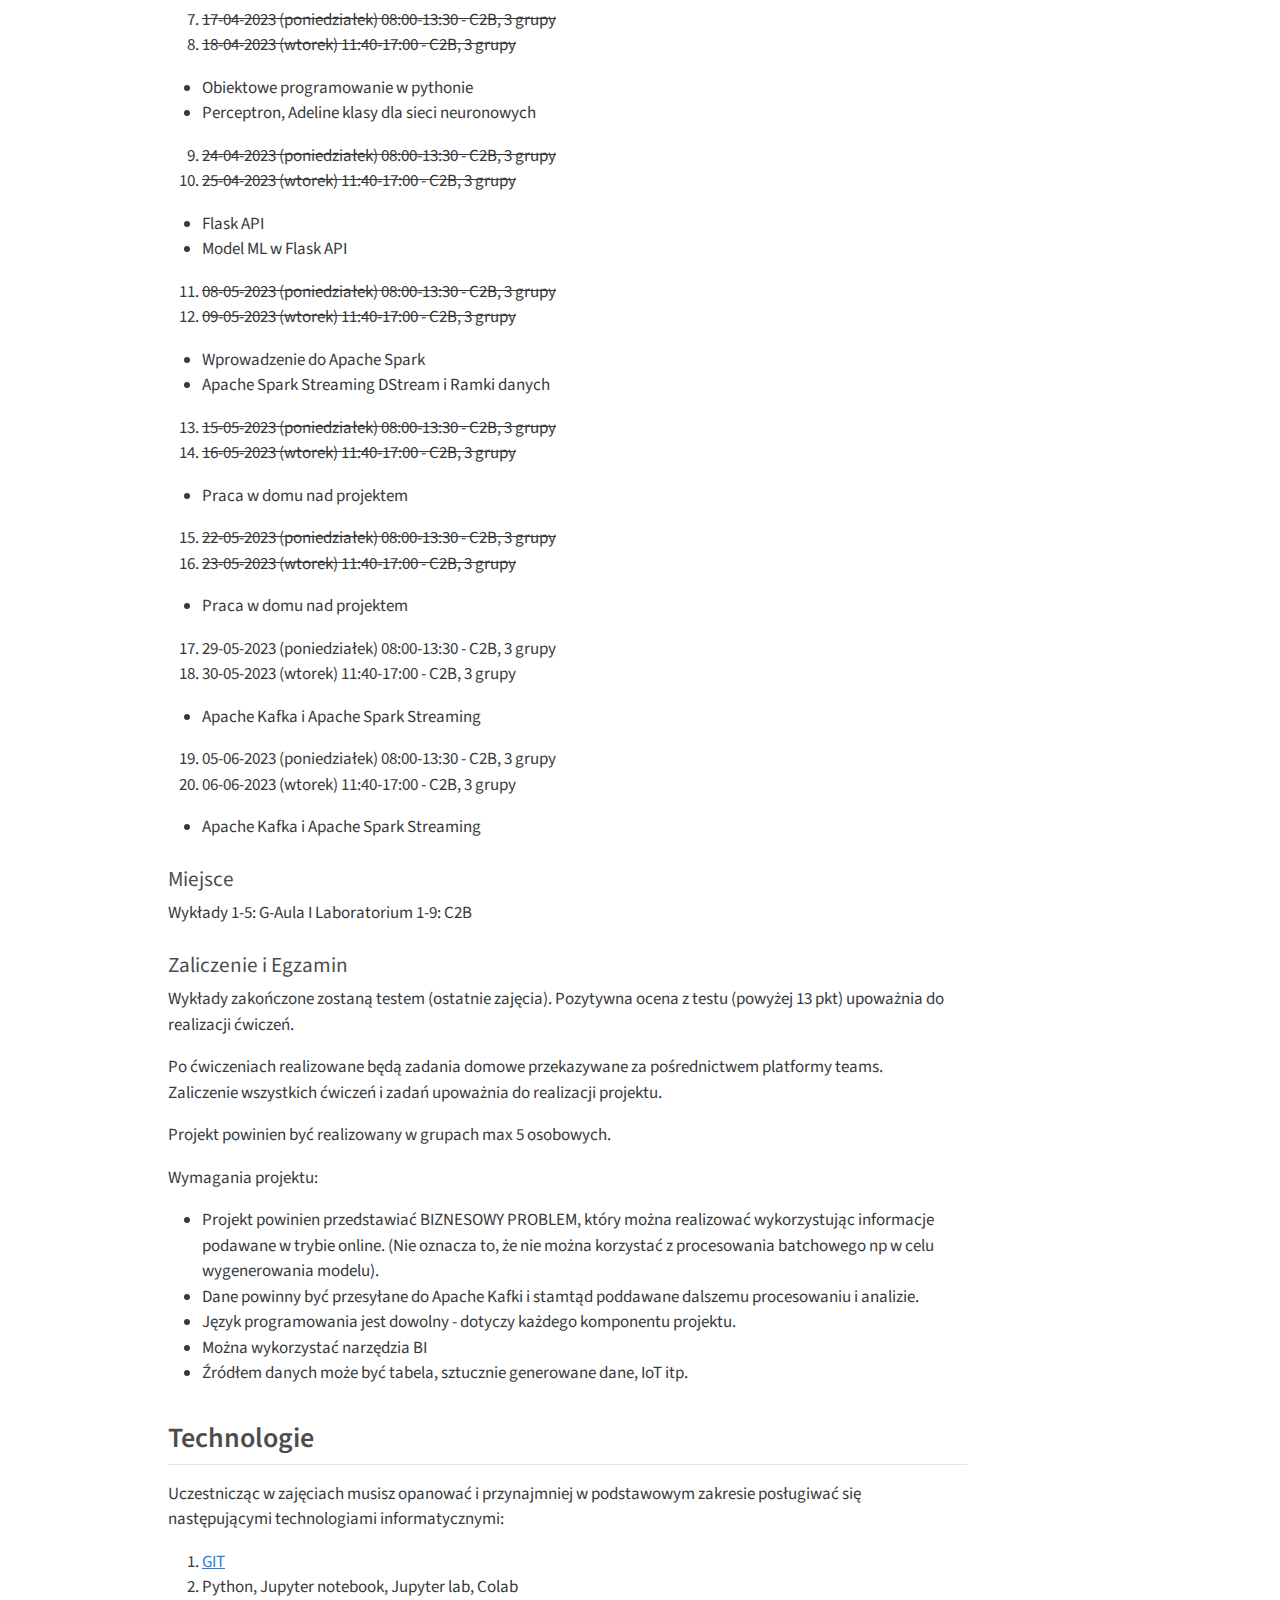
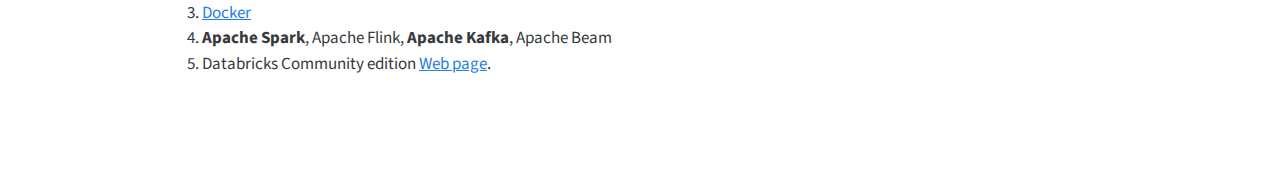
==== commit 06bb36af: "end maj" ====
--- a/docs/index.html
+++ b/docs/index.html
@@ -2,7 +2,7 @@
 <html xmlns="http://www.w3.org/1999/xhtml" lang="en" xml:lang="en"><head>
 
 <meta charset="utf-8">
-<meta name="generator" content="quarto-1.3.340">
+<meta name="generator" content="quarto-1.3.353">
 
 <meta name="viewport" content="width=device-width, initial-scale=1.0, user-scalable=yes">
 
@@ -290,15 +290,23 @@
 <li>Apache Spark Streaming DStream i Ramki danych</li>
 </ul>
 <ol start="13" type="1">
-<li>15-05-2023 (poniedziałek) 08:00-13:30 - C2B, 3 grupy</li>
-<li>16-05-2023 (wtorek) 11:40-17:00 - C2B, 3 grupy</li>
+<li><del>
+15-05-2023 (poniedziałek) 08:00-13:30 - C2B, 3 grupy
+</del></li>
+<li><del>
+16-05-2023 (wtorek) 11:40-17:00 - C2B, 3 grupy
+</del></li>
 </ol>
 <ul>
 <li>Praca w domu nad projektem</li>
 </ul>
 <ol start="15" type="1">
-<li>22-05-2023 (poniedziałek) 08:00-13:30 - C2B, 3 grupy</li>
-<li>23-05-2023 (wtorek) 11:40-17:00 - C2B, 3 grupy</li>
+<li><del>
+22-05-2023 (poniedziałek) 08:00-13:30 - C2B, 3 grupy
+</del></li>
+<li><del>
+23-05-2023 (wtorek) 11:40-17:00 - C2B, 3 grupy
+</del></li>
 </ol>
 <ul>
 <li>Praca w domu nad projektem</li>
